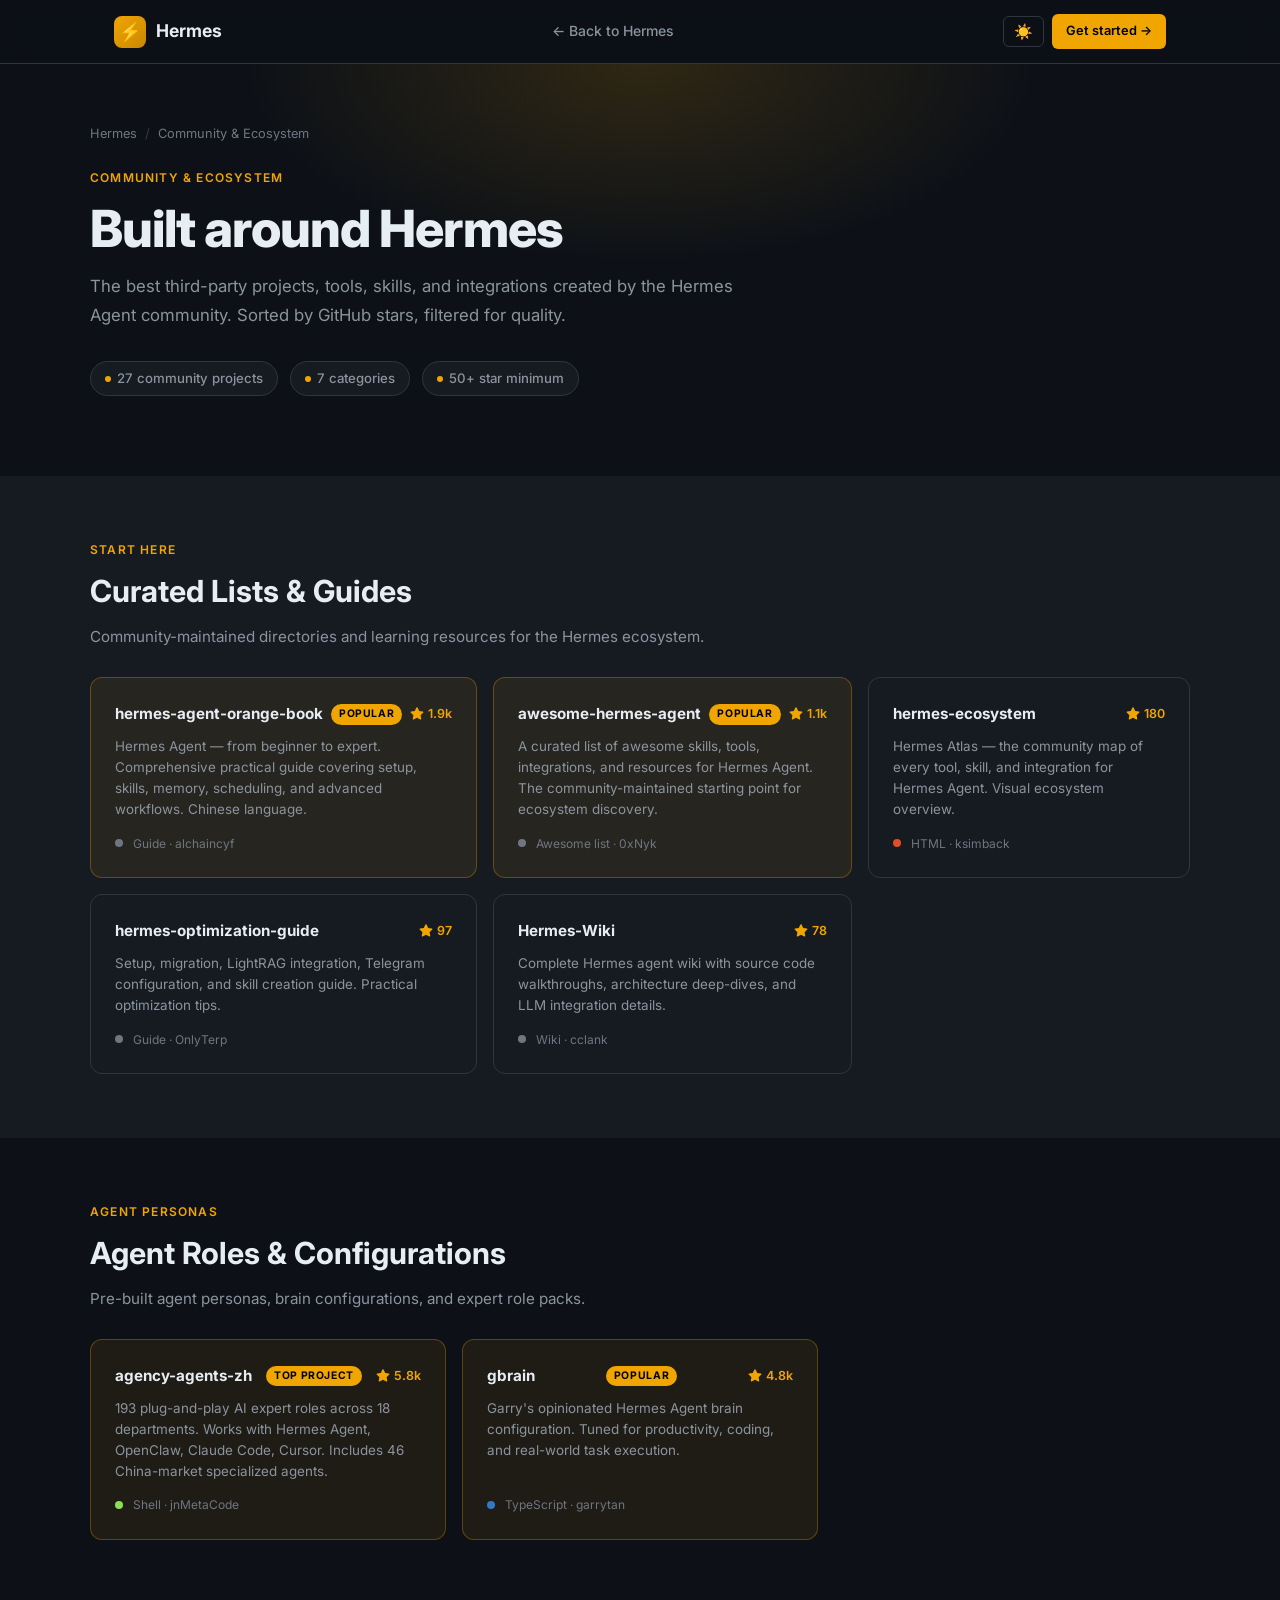
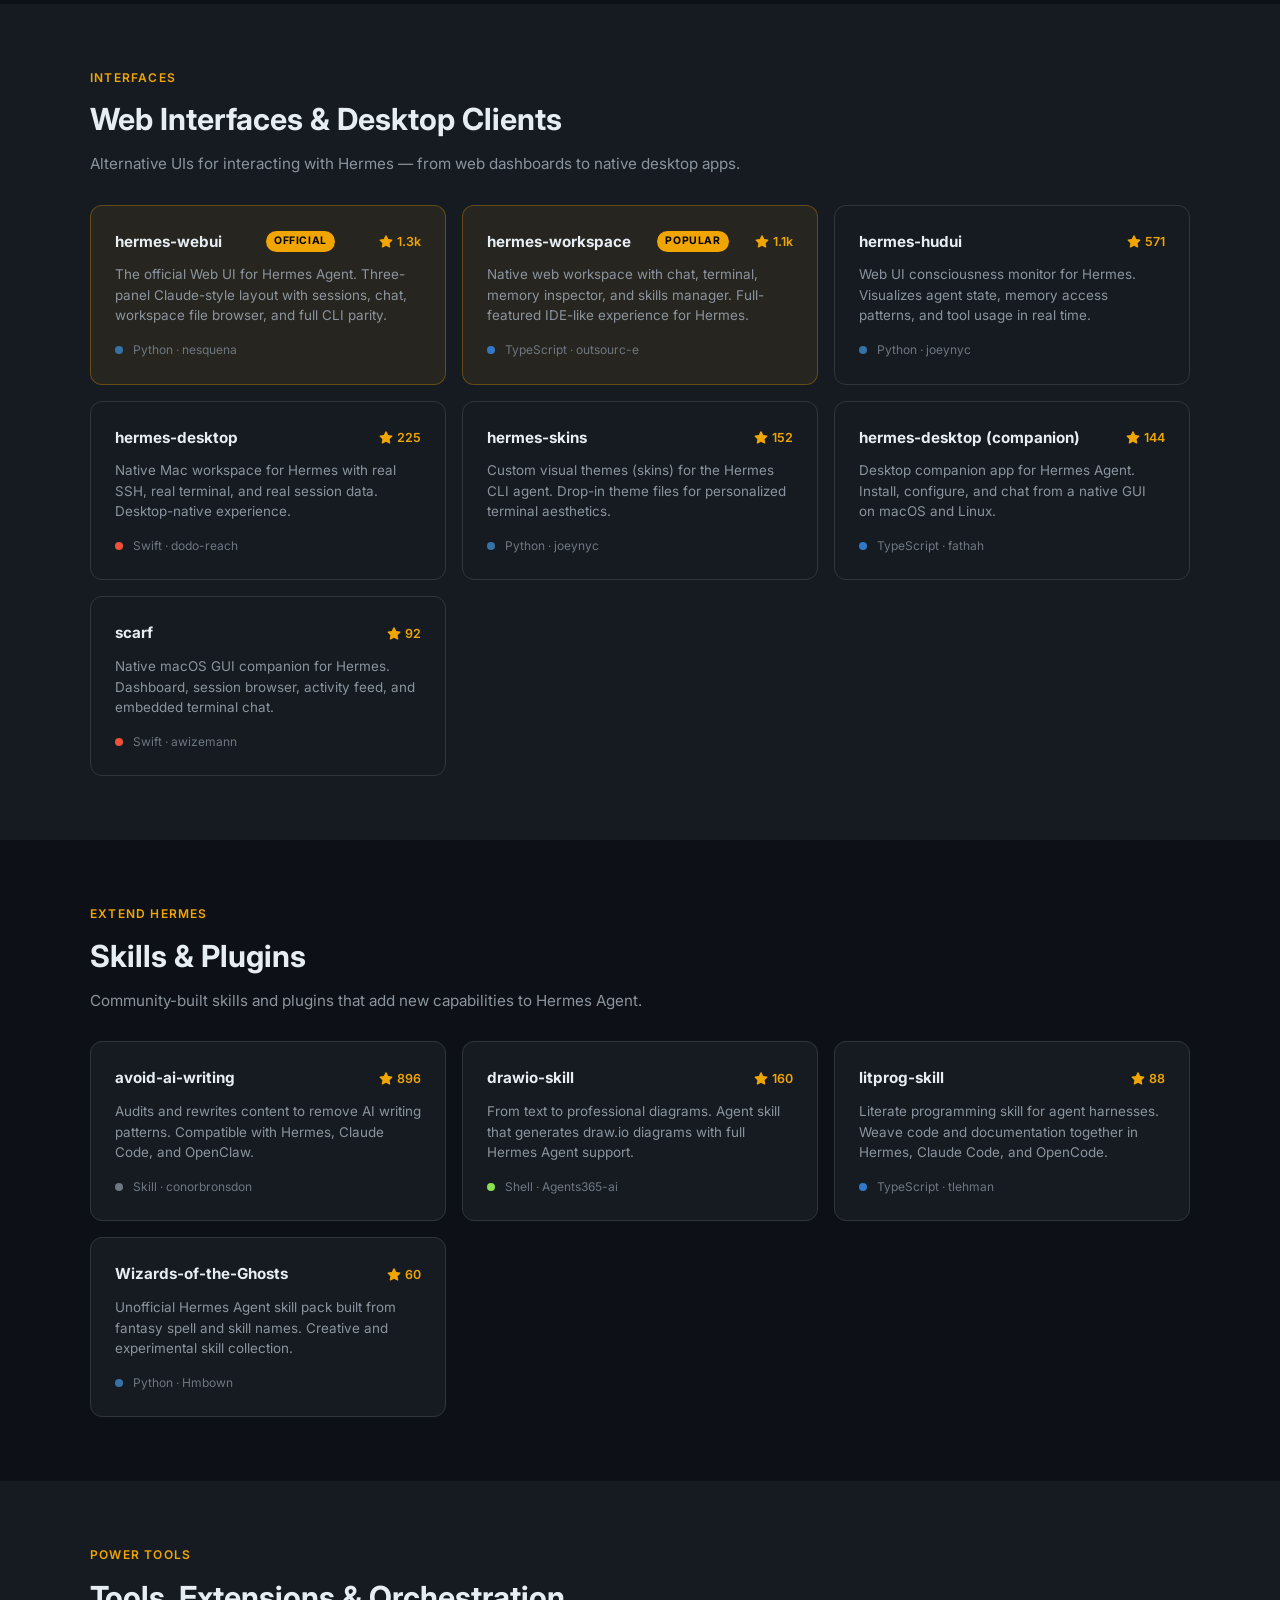
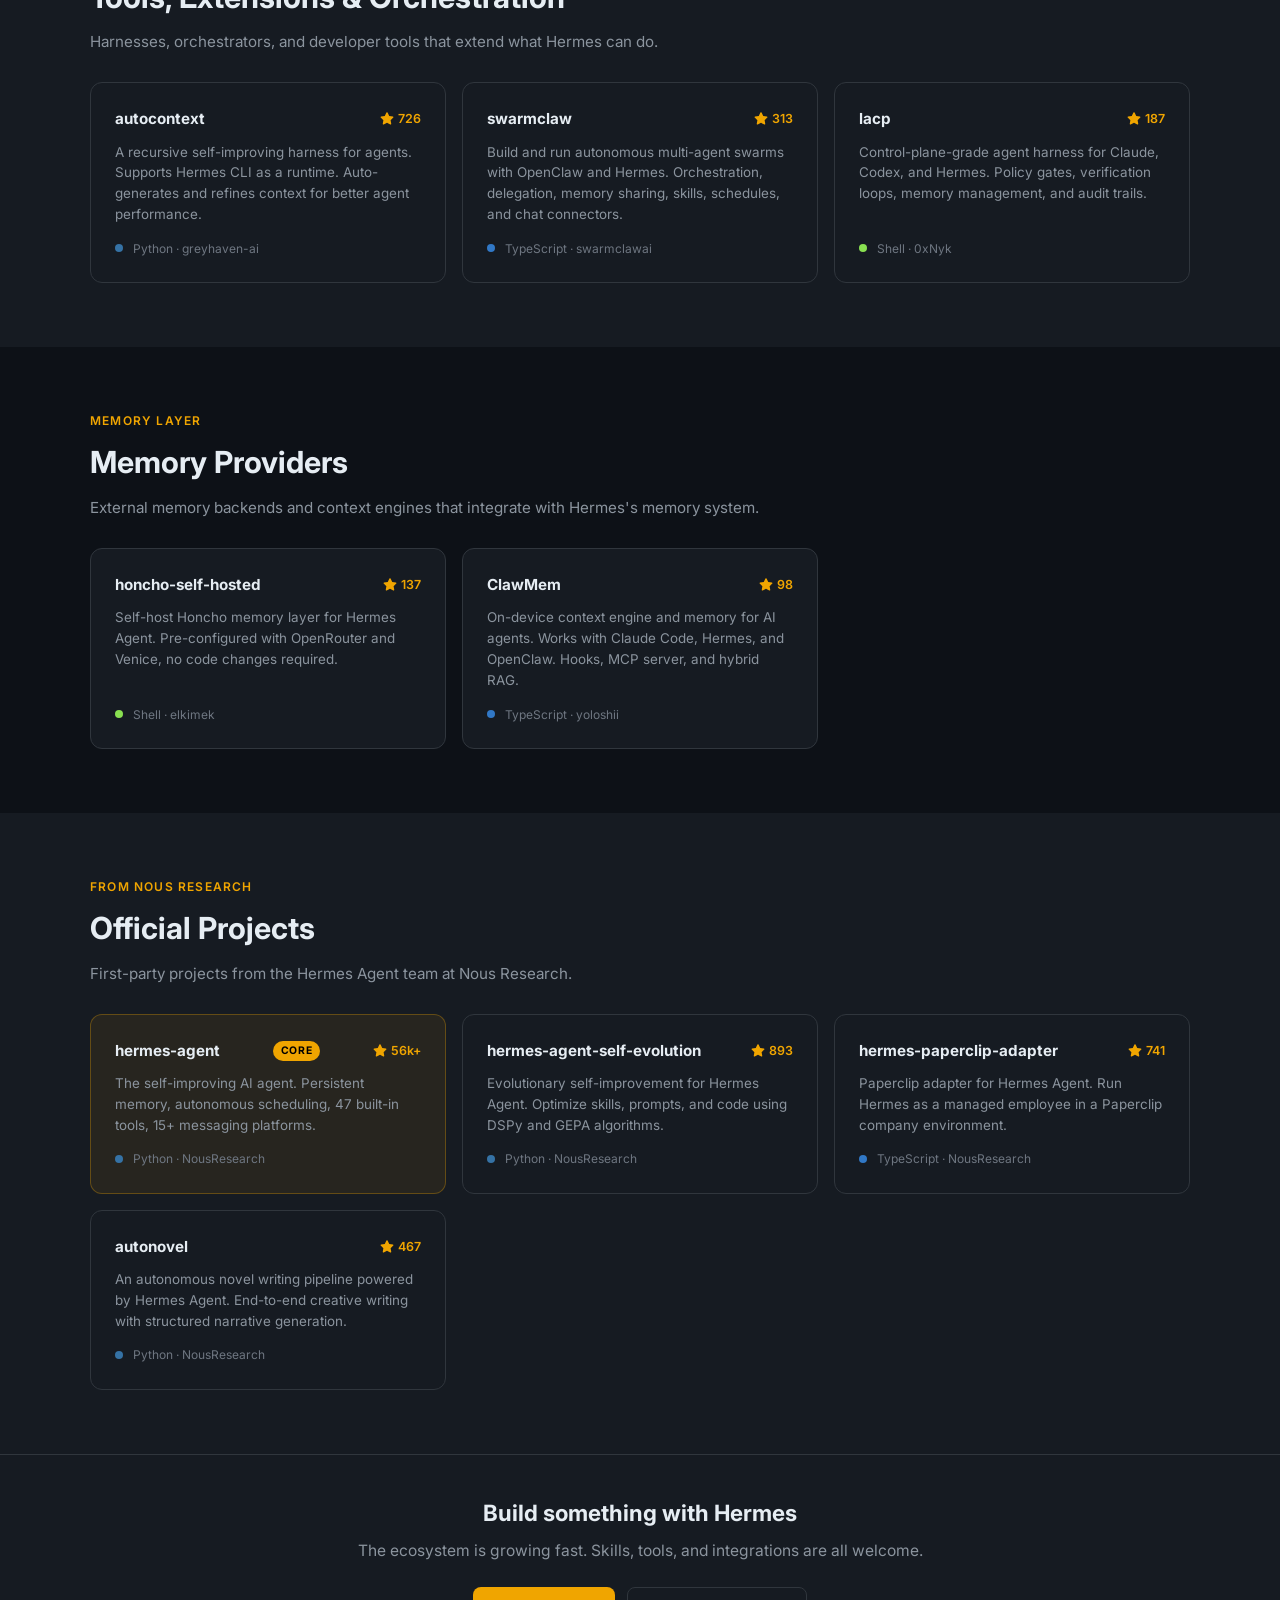
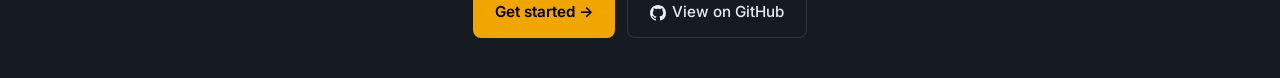
==== community/index.html @ 11d6904f "feat: add community ecosystem page with 27 third-party Hermes projects (#271) * feat: add community " ====
<!DOCTYPE html>
<html lang="en" data-theme="dark">
<head>
  <meta charset="UTF-8" />
  <meta name="viewport" content="width=device-width, initial-scale=1.0" />
  <title>Hermes Ecosystem — Community Projects &amp; Tools</title>
  <meta name="description" content="The best third-party projects, tools, skills, and integrations built around Hermes Agent by the open-source community." />
  <meta property="og:title" content="Hermes Ecosystem — Community Projects & Tools" />
  <meta property="og:description" content="The best third-party projects, tools, skills, and integrations built around Hermes Agent." />
  <meta property="og:type" content="website" />
  <link rel="icon" href="data:image/svg+xml,<svg xmlns='http://www.w3.org/2000/svg' viewBox='0 0 100 100'><text y='.9em' font-size='90'>⚡</text></svg>" />
  <link rel="preconnect" href="https://fonts.googleapis.com" />
  <link rel="preconnect" href="https://fonts.gstatic.com" crossorigin />
  <link href="https://fonts.googleapis.com/css2?family=Inter:wght@300;400;500;600;700;800&family=JetBrains+Mono:wght@400;500&display=swap" rel="stylesheet" />
  <style>
    :root {
      --bg-primary: #0d1117;
      --bg-secondary: #161b22;
      --bg-tertiary: #21262d;
      --bg-card: #161b22;
      --bg-card-hover: #1c2128;
      --border: #30363d;
      --border-hover: #484f58;
      --text-primary: #e6edf3;
      --text-secondary: #8b949e;
      --text-muted: #6e7681;
      --accent: #f0a500;
      --accent-dim: #c88800;
      --accent-glow: rgba(240,165,0,0.15);
      --accent-subtle: rgba(240,165,0,0.08);
      --green: #3fb950;
      --red: #f85149;
      --blue: #58a6ff;
      --purple: #bc8cff;
      --nav-height: 64px;
      --radius: 8px;
      --radius-lg: 12px;
      --shadow: 0 1px 3px rgba(0,0,0,0.4),0 4px 16px rgba(0,0,0,0.3);
    }
    [data-theme="light"] {
      --bg-primary: #ffffff;
      --bg-secondary: #f6f8fa;
      --bg-tertiary: #eaeef2;
      --bg-card: #ffffff;
      --bg-card-hover: #f6f8fa;
      --border: #d0d7de;
      --border-hover: #9198a1;
      --text-primary: #1f2328;
      --text-secondary: #656d76;
      --text-muted: #9198a1;
      --accent: #c07800;
      --accent-dim: #a06000;
      --accent-glow: rgba(192,120,0,0.12);
      --accent-subtle: rgba(192,120,0,0.06);
      --green: #1a7f37;
      --red: #cf222e;
      --blue: #0969da;
      --purple: #7c3aed;
      --shadow: 0 1px 3px rgba(0,0,0,0.1),0 4px 16px rgba(0,0,0,0.06);
    }
    *,*::before,*::after{box-sizing:border-box;margin:0;padding:0}
    html{scroll-behavior:smooth;font-size:16px;overflow-x:hidden}
    body{font-family:'Inter',-apple-system,BlinkMacSystemFont,'Segoe UI',sans-serif;background:var(--bg-primary);color:var(--text-primary);line-height:1.6;transition:background 0.2s,color 0.2s;-webkit-font-smoothing:antialiased}
    a{color:var(--accent);text-decoration:none;transition:color 0.15s}
    a:hover{color:var(--accent-dim)}
    ::-webkit-scrollbar{width:6px;height:6px}
    ::-webkit-scrollbar-track{background:var(--bg-secondary)}
    ::-webkit-scrollbar-thumb{background:var(--border);border-radius:3px}

    /* Nav */
    #nav{position:fixed;top:0;left:0;right:0;height:var(--nav-height);background:rgba(13,17,23,0.92);backdrop-filter:blur(12px);-webkit-backdrop-filter:blur(12px);border-bottom:1px solid var(--border);z-index:1000}
    [data-theme="light"] #nav{background:rgba(255,255,255,0.92)}
    .nav-inner{max-width:1100px;margin:0 auto;padding:0 24px;height:100%;display:flex;align-items:center;justify-content:space-between;gap:16px}
    .nav-logo{display:flex;align-items:center;gap:10px;font-weight:700;font-size:1.1rem;color:var(--text-primary);text-decoration:none;flex-shrink:0}
    .nav-logo-icon{width:32px;height:32px;background:linear-gradient(135deg,var(--accent),var(--accent-dim));border-radius:8px;display:flex;align-items:center;justify-content:center;font-size:18px;line-height:1}
    .nav-back{display:flex;align-items:center;gap:6px;color:var(--text-secondary);font-size:0.875rem;font-weight:500;padding:6px 12px;border-radius:6px;transition:color 0.15s,background 0.15s;text-decoration:none}
    .nav-back:hover{color:var(--text-primary);background:var(--bg-tertiary)}
    .btn-theme{background:none;border:1px solid var(--border);color:var(--text-secondary);cursor:pointer;padding:7px 10px;border-radius:6px;font-size:15px;line-height:1;transition:border-color 0.15s,color 0.15s,background 0.15s}
    .btn-theme:hover{border-color:var(--border-hover);color:var(--text-primary);background:var(--bg-tertiary)}
    .btn-cta{background:var(--accent);color:#000;font-size:0.8rem;font-weight:600;padding:7px 14px;border-radius:6px;border:none;cursor:pointer;text-decoration:none;display:inline-block;transition:background 0.15s,transform 0.1s;white-space:nowrap}
    .btn-cta:hover{background:var(--accent-dim);color:#000;transform:translateY(-1px)}

    /* Layout */
    main{padding-top:var(--nav-height)}
    .hero{padding:60px 24px 48px;background:var(--bg-primary);position:relative;overflow:hidden}
    .hero::before{content:'';position:absolute;top:-200px;left:50%;transform:translateX(-50%);width:800px;height:400px;background:radial-gradient(ellipse at center,var(--accent-glow) 0%,transparent 70%);pointer-events:none}
    .container{max-width:1100px;margin:0 auto;position:relative}
    .section{padding:64px 24px}
    .section-alt{background:var(--bg-secondary)}

    /* Breadcrumb */
    .breadcrumb{display:flex;align-items:center;gap:8px;font-size:0.8rem;color:var(--text-muted);margin-bottom:24px;flex-wrap:wrap}
    .breadcrumb a{color:var(--text-muted)}
    .breadcrumb a:hover{color:var(--accent)}
    .breadcrumb-sep{opacity:0.4}

    /* Hero content */
    .page-label{font-size:0.75rem;font-weight:600;letter-spacing:0.1em;text-transform:uppercase;color:var(--accent);margin-bottom:12px}
    .page-title{font-size:clamp(2rem,5vw,3.2rem);font-weight:800;line-height:1.1;letter-spacing:-0.02em;margin-bottom:16px}
    .page-sub{font-size:1.05rem;color:var(--text-secondary);max-width:680px;line-height:1.7;margin-bottom:32px}

    /* Stats bar */
    .stats-bar{display:flex;flex-wrap:wrap;gap:12px;margin-bottom:32px}
    .stat-pill{display:inline-flex;align-items:center;gap:6px;background:var(--bg-secondary);border:1px solid var(--border);color:var(--text-secondary);font-size:0.825rem;font-weight:500;padding:6px 14px;border-radius:100px}
    .stat-pill .dot{width:6px;height:6px;background:var(--accent);border-radius:50%;flex-shrink:0}

    /* Category sections */
    .cat-label{font-size:0.75rem;font-weight:600;letter-spacing:0.1em;text-transform:uppercase;color:var(--accent);margin-bottom:8px}
    .cat-title{font-size:clamp(1.4rem,3vw,1.9rem);font-weight:700;margin-bottom:8px;color:var(--text-primary)}
    .cat-desc{font-size:0.95rem;color:var(--text-secondary);max-width:680px;line-height:1.65;margin-bottom:28px}

    /* Project cards */
    .project-grid{display:grid;grid-template-columns:repeat(3,1fr);gap:16px;margin-bottom:0}
    .project-card{background:var(--bg-card);border:1px solid var(--border);border-radius:var(--radius-lg);padding:24px;display:flex;flex-direction:column;gap:10px;transition:border-color 0.2s,transform 0.15s,background 0.2s;text-decoration:none;color:inherit}
    .project-card:hover{border-color:var(--accent);transform:translateY(-3px);background:var(--bg-card-hover);color:inherit}
    .project-header{display:flex;align-items:center;justify-content:space-between;gap:8px}
    .project-name{font-size:0.95rem;font-weight:700;color:var(--text-primary);overflow:hidden;text-overflow:ellipsis;white-space:nowrap}
    .project-stars{display:inline-flex;align-items:center;gap:4px;font-size:0.78rem;font-weight:600;color:var(--accent);white-space:nowrap;flex-shrink:0}
    .project-stars svg{width:14px;height:14px;fill:var(--accent)}
    .project-desc{font-size:0.84rem;color:var(--text-secondary);line-height:1.55;flex:1}
    .project-meta{display:flex;align-items:center;gap:10px;font-size:0.75rem;color:var(--text-muted);margin-top:auto;padding-top:4px}
    .lang-dot{width:8px;height:8px;border-radius:50%;flex-shrink:0}
    .lang-python{background:#3572A5}
    .lang-ts{background:#3178c6}
    .lang-js{background:#f1e05a}
    .lang-swift{background:#F05138}
    .lang-shell{background:#89e051}
    .lang-html{background:#e34c26}
    .lang-go{background:#00ADD8}
    .lang-rust{background:#dea584}
    .lang-makefile{background:#427819}
    .lang-docs{background:var(--text-muted)}

    /* Featured card (wider) */
    .project-card.featured{border-color:rgba(240,165,0,0.3);background:var(--accent-subtle)}
    .project-card.featured:hover{border-color:var(--accent)}
    .featured-badge{font-size:0.65rem;font-weight:700;letter-spacing:0.06em;text-transform:uppercase;background:var(--accent);color:#000;padding:2px 8px;border-radius:100px;flex-shrink:0}

    /* CTA footer */
    .cta-strip{background:var(--bg-secondary);border-top:1px solid var(--border);padding:40px 24px;text-align:center}
    .cta-strip h2{font-size:1.4rem;font-weight:700;margin-bottom:8px}
    .cta-strip p{color:var(--text-secondary);margin-bottom:24px;font-size:0.975rem}
    .cta-btns{display:flex;gap:12px;justify-content:center;flex-wrap:wrap}
    .btn-primary{display:inline-flex;align-items:center;gap:6px;background:var(--accent);color:#000;font-weight:600;font-size:0.95rem;padding:12px 22px;border-radius:8px;transition:background 0.15s,transform 0.1s}
    .btn-primary:hover{background:var(--accent-dim);color:#000;transform:translateY(-1px)}
    .btn-secondary{display:inline-flex;align-items:center;gap:6px;background:var(--bg-card);border:1px solid var(--border);color:var(--text-primary);font-weight:500;font-size:0.95rem;padding:12px 22px;border-radius:8px;transition:border-color 0.15s,background 0.15s}
    .btn-secondary:hover{border-color:var(--border-hover);background:var(--bg-card-hover);color:var(--text-primary)}

    /* Responsive */
    @media(max-width:900px){.project-grid{grid-template-columns:repeat(2,1fr)}}
    @media(max-width:640px){
      .project-grid{grid-template-columns:1fr}
      .nav-back span{display:none}
      .btn-cta{display:none}
      .nav-inner{gap:8px}
      .hero{padding:48px 16px 36px}
      .section{padding:48px 16px}
    }
  </style>
</head>
<body>

<nav id="nav">
  <div class="nav-inner">
    <a href="../index.html" class="nav-logo">
      <div class="nav-logo-icon">&#9889;</div>
      Hermes
    </a>
    <a href="../index.html#resources" class="nav-back"><span>&larr; Back to Hermes</span></a>
    <div style="display:flex;align-items:center;gap:8px;flex-shrink:0">
      <button class="btn-theme" id="theme-toggle" aria-label="Toggle theme">🌙</button>
      <a href="https://hermes-agent.nousresearch.com/docs/getting-started/installation" class="btn-cta" target="_blank" rel="noopener">Get started &rarr;</a>
    </div>
  </div>
</nav>

<main>
  <div class="hero">
    <div class="container">
      <nav class="breadcrumb" aria-label="Breadcrumb">
        <a href="../index.html">Hermes</a>
        <span class="breadcrumb-sep">/</span>
        <span>Community &amp; Ecosystem</span>
      </nav>

      <div class="page-label">Community &amp; Ecosystem</div>
      <h1 class="page-title">Built around Hermes</h1>
      <p class="page-sub">The best third-party projects, tools, skills, and integrations created by the Hermes Agent community. Sorted by GitHub stars, filtered for quality.</p>

      <div class="stats-bar">
        <span class="stat-pill"><span class="dot"></span>27 community projects</span>
        <span class="stat-pill"><span class="dot"></span>7 categories</span>
        <span class="stat-pill"><span class="dot"></span>50+ star minimum</span>
      </div>
    </div>
  </div>

  <!-- ===== CURATED LISTS & GUIDES ===== -->
  <div class="section section-alt">
    <div class="container">
      <p class="cat-label">Start here</p>
      <h2 class="cat-title">Curated Lists &amp; Guides</h2>
      <p class="cat-desc">Community-maintained directories and learning resources for the Hermes ecosystem.</p>
      <div class="project-grid">

        <a href="https://github.com/alchaincyf/hermes-agent-orange-book" target="_blank" rel="noopener" class="project-card featured">
          <div class="project-header">
            <div class="project-name">hermes-agent-orange-book</div>
            <span class="featured-badge">Popular</span>
            <span class="project-stars"><svg viewBox="0 0 16 16"><path d="M8 .25a.75.75 0 0 1 .673.418l1.882 3.815 4.21.612a.75.75 0 0 1 .416 1.279l-3.046 2.97.719 4.192a.75.75 0 0 1-1.088.791L8 12.347l-3.766 1.98a.75.75 0 0 1-1.088-.79l.72-4.194L.818 6.374a.75.75 0 0 1 .416-1.28l4.21-.611L7.327.668A.75.75 0 0 1 8 .25z"/></svg>1.9k</span>
          </div>
          <div class="project-desc">Hermes Agent &mdash; from beginner to expert. Comprehensive practical guide covering setup, skills, memory, scheduling, and advanced workflows. Chinese language.</div>
          <div class="project-meta"><span class="lang-dot lang-docs"></span> Guide &middot; alchaincyf</div>
        </a>

        <a href="https://github.com/0xNyk/awesome-hermes-agent" target="_blank" rel="noopener" class="project-card featured">
          <div class="project-header">
            <div class="project-name">awesome-hermes-agent</div>
            <span class="featured-badge">Popular</span>
            <span class="project-stars"><svg viewBox="0 0 16 16"><path d="M8 .25a.75.75 0 0 1 .673.418l1.882 3.815 4.21.612a.75.75 0 0 1 .416 1.279l-3.046 2.97.719 4.192a.75.75 0 0 1-1.088.791L8 12.347l-3.766 1.98a.75.75 0 0 1-1.088-.79l.72-4.194L.818 6.374a.75.75 0 0 1 .416-1.28l4.21-.611L7.327.668A.75.75 0 0 1 8 .25z"/></svg>1.1k</span>
          </div>
          <div class="project-desc">A curated list of awesome skills, tools, integrations, and resources for Hermes Agent. The community-maintained starting point for ecosystem discovery.</div>
          <div class="project-meta"><span class="lang-dot lang-docs"></span> Awesome list &middot; 0xNyk</div>
        </a>

        <a href="https://github.com/ksimback/hermes-ecosystem" target="_blank" rel="noopener" class="project-card">
          <div class="project-header">
            <div class="project-name">hermes-ecosystem</div>
            <span class="project-stars"><svg viewBox="0 0 16 16"><path d="M8 .25a.75.75 0 0 1 .673.418l1.882 3.815 4.21.612a.75.75 0 0 1 .416 1.279l-3.046 2.97.719 4.192a.75.75 0 0 1-1.088.791L8 12.347l-3.766 1.98a.75.75 0 0 1-1.088-.79l.72-4.194L.818 6.374a.75.75 0 0 1 .416-1.28l4.21-.611L7.327.668A.75.75 0 0 1 8 .25z"/></svg>180</span>
          </div>
          <div class="project-desc">Hermes Atlas &mdash; the community map of every tool, skill, and integration for Hermes Agent. Visual ecosystem overview.</div>
          <div class="project-meta"><span class="lang-dot lang-html"></span> HTML &middot; ksimback</div>
        </a>

        <a href="https://github.com/OnlyTerp/hermes-optimization-guide" target="_blank" rel="noopener" class="project-card">
          <div class="project-header">
            <div class="project-name">hermes-optimization-guide</div>
            <span class="project-stars"><svg viewBox="0 0 16 16"><path d="M8 .25a.75.75 0 0 1 .673.418l1.882 3.815 4.21.612a.75.75 0 0 1 .416 1.279l-3.046 2.97.719 4.192a.75.75 0 0 1-1.088.791L8 12.347l-3.766 1.98a.75.75 0 0 1-1.088-.79l.72-4.194L.818 6.374a.75.75 0 0 1 .416-1.28l4.21-.611L7.327.668A.75.75 0 0 1 8 .25z"/></svg>97</span>
          </div>
          <div class="project-desc">Setup, migration, LightRAG integration, Telegram configuration, and skill creation guide. Practical optimization tips.</div>
          <div class="project-meta"><span class="lang-dot lang-docs"></span> Guide &middot; OnlyTerp</div>
        </a>

        <a href="https://github.com/cclank/Hermes-Wiki" target="_blank" rel="noopener" class="project-card">
          <div class="project-header">
            <div class="project-name">Hermes-Wiki</div>
            <span class="project-stars"><svg viewBox="0 0 16 16"><path d="M8 .25a.75.75 0 0 1 .673.418l1.882 3.815 4.21.612a.75.75 0 0 1 .416 1.279l-3.046 2.97.719 4.192a.75.75 0 0 1-1.088.791L8 12.347l-3.766 1.98a.75.75 0 0 1-1.088-.79l.72-4.194L.818 6.374a.75.75 0 0 1 .416-1.28l4.21-.611L7.327.668A.75.75 0 0 1 8 .25z"/></svg>78</span>
          </div>
          <div class="project-desc">Complete Hermes agent wiki with source code walkthroughs, architecture deep-dives, and LLM integration details.</div>
          <div class="project-meta"><span class="lang-dot lang-docs"></span> Wiki &middot; cclank</div>
        </a>

      </div>
    </div>
  </div>

  <!-- ===== AGENT ROLES & CONFIGS ===== -->
  <div class="section">
    <div class="container">
      <p class="cat-label">Agent personas</p>
      <h2 class="cat-title">Agent Roles &amp; Configurations</h2>
      <p class="cat-desc">Pre-built agent personas, brain configurations, and expert role packs.</p>
      <div class="project-grid">

        <a href="https://github.com/jnMetaCode/agency-agents-zh" target="_blank" rel="noopener" class="project-card featured">
          <div class="project-header">
            <div class="project-name">agency-agents-zh</div>
            <span class="featured-badge">Top project</span>
            <span class="project-stars"><svg viewBox="0 0 16 16"><path d="M8 .25a.75.75 0 0 1 .673.418l1.882 3.815 4.21.612a.75.75 0 0 1 .416 1.279l-3.046 2.97.719 4.192a.75.75 0 0 1-1.088.791L8 12.347l-3.766 1.98a.75.75 0 0 1-1.088-.79l.72-4.194L.818 6.374a.75.75 0 0 1 .416-1.28l4.21-.611L7.327.668A.75.75 0 0 1 8 .25z"/></svg>5.8k</span>
          </div>
          <div class="project-desc">193 plug-and-play AI expert roles across 18 departments. Works with Hermes Agent, OpenClaw, Claude Code, Cursor. Includes 46 China-market specialized agents.</div>
          <div class="project-meta"><span class="lang-dot lang-shell"></span> Shell &middot; jnMetaCode</div>
        </a>

        <a href="https://github.com/garrytan/gbrain" target="_blank" rel="noopener" class="project-card featured">
          <div class="project-header">
            <div class="project-name">gbrain</div>
            <span class="featured-badge">Popular</span>
            <span class="project-stars"><svg viewBox="0 0 16 16"><path d="M8 .25a.75.75 0 0 1 .673.418l1.882 3.815 4.21.612a.75.75 0 0 1 .416 1.279l-3.046 2.97.719 4.192a.75.75 0 0 1-1.088.791L8 12.347l-3.766 1.98a.75.75 0 0 1-1.088-.79l.72-4.194L.818 6.374a.75.75 0 0 1 .416-1.28l4.21-.611L7.327.668A.75.75 0 0 1 8 .25z"/></svg>4.8k</span>
          </div>
          <div class="project-desc">Garry's opinionated Hermes Agent brain configuration. Tuned for productivity, coding, and real-world task execution.</div>
          <div class="project-meta"><span class="lang-dot lang-ts"></span> TypeScript &middot; garrytan</div>
        </a>

      </div>
    </div>
  </div>

  <!-- ===== WEB INTERFACES & DESKTOP ===== -->
  <div class="section section-alt">
    <div class="container">
      <p class="cat-label">Interfaces</p>
      <h2 class="cat-title">Web Interfaces &amp; Desktop Clients</h2>
      <p class="cat-desc">Alternative UIs for interacting with Hermes &mdash; from web dashboards to native desktop apps.</p>
      <div class="project-grid">

        <a href="https://github.com/nesquena/hermes-webui" target="_blank" rel="noopener" class="project-card featured">
          <div class="project-header">
            <div class="project-name">hermes-webui</div>
            <span class="featured-badge">Official</span>
            <span class="project-stars"><svg viewBox="0 0 16 16"><path d="M8 .25a.75.75 0 0 1 .673.418l1.882 3.815 4.21.612a.75.75 0 0 1 .416 1.279l-3.046 2.97.719 4.192a.75.75 0 0 1-1.088.791L8 12.347l-3.766 1.98a.75.75 0 0 1-1.088-.79l.72-4.194L.818 6.374a.75.75 0 0 1 .416-1.28l4.21-.611L7.327.668A.75.75 0 0 1 8 .25z"/></svg>1.3k</span>
          </div>
          <div class="project-desc">The official Web UI for Hermes Agent. Three-panel Claude-style layout with sessions, chat, workspace file browser, and full CLI parity.</div>
          <div class="project-meta"><span class="lang-dot lang-python"></span> Python &middot; nesquena</div>
        </a>

        <a href="https://github.com/outsourc-e/hermes-workspace" target="_blank" rel="noopener" class="project-card featured">
          <div class="project-header">
            <div class="project-name">hermes-workspace</div>
            <span class="featured-badge">Popular</span>
            <span class="project-stars"><svg viewBox="0 0 16 16"><path d="M8 .25a.75.75 0 0 1 .673.418l1.882 3.815 4.21.612a.75.75 0 0 1 .416 1.279l-3.046 2.97.719 4.192a.75.75 0 0 1-1.088.791L8 12.347l-3.766 1.98a.75.75 0 0 1-1.088-.79l.72-4.194L.818 6.374a.75.75 0 0 1 .416-1.28l4.21-.611L7.327.668A.75.75 0 0 1 8 .25z"/></svg>1.1k</span>
          </div>
          <div class="project-desc">Native web workspace with chat, terminal, memory inspector, and skills manager. Full-featured IDE-like experience for Hermes.</div>
          <div class="project-meta"><span class="lang-dot lang-ts"></span> TypeScript &middot; outsourc-e</div>
        </a>

        <a href="https://github.com/joeynyc/hermes-hudui" target="_blank" rel="noopener" class="project-card">
          <div class="project-header">
            <div class="project-name">hermes-hudui</div>
            <span class="project-stars"><svg viewBox="0 0 16 16"><path d="M8 .25a.75.75 0 0 1 .673.418l1.882 3.815 4.21.612a.75.75 0 0 1 .416 1.279l-3.046 2.97.719 4.192a.75.75 0 0 1-1.088.791L8 12.347l-3.766 1.98a.75.75 0 0 1-1.088-.79l.72-4.194L.818 6.374a.75.75 0 0 1 .416-1.28l4.21-.611L7.327.668A.75.75 0 0 1 8 .25z"/></svg>571</span>
          </div>
          <div class="project-desc">Web UI consciousness monitor for Hermes. Visualizes agent state, memory access patterns, and tool usage in real time.</div>
          <div class="project-meta"><span class="lang-dot lang-python"></span> Python &middot; joeynyc</div>
        </a>

        <a href="https://github.com/dodo-reach/hermes-desktop" target="_blank" rel="noopener" class="project-card">
          <div class="project-header">
            <div class="project-name">hermes-desktop</div>
            <span class="project-stars"><svg viewBox="0 0 16 16"><path d="M8 .25a.75.75 0 0 1 .673.418l1.882 3.815 4.21.612a.75.75 0 0 1 .416 1.279l-3.046 2.97.719 4.192a.75.75 0 0 1-1.088.791L8 12.347l-3.766 1.98a.75.75 0 0 1-1.088-.79l.72-4.194L.818 6.374a.75.75 0 0 1 .416-1.28l4.21-.611L7.327.668A.75.75 0 0 1 8 .25z"/></svg>225</span>
          </div>
          <div class="project-desc">Native Mac workspace for Hermes with real SSH, real terminal, and real session data. Desktop-native experience.</div>
          <div class="project-meta"><span class="lang-dot lang-swift"></span> Swift &middot; dodo-reach</div>
        </a>

        <a href="https://github.com/joeynyc/hermes-skins" target="_blank" rel="noopener" class="project-card">
          <div class="project-header">
            <div class="project-name">hermes-skins</div>
            <span class="project-stars"><svg viewBox="0 0 16 16"><path d="M8 .25a.75.75 0 0 1 .673.418l1.882 3.815 4.21.612a.75.75 0 0 1 .416 1.279l-3.046 2.97.719 4.192a.75.75 0 0 1-1.088.791L8 12.347l-3.766 1.98a.75.75 0 0 1-1.088-.79l.72-4.194L.818 6.374a.75.75 0 0 1 .416-1.28l4.21-.611L7.327.668A.75.75 0 0 1 8 .25z"/></svg>152</span>
          </div>
          <div class="project-desc">Custom visual themes (skins) for the Hermes CLI agent. Drop-in theme files for personalized terminal aesthetics.</div>
          <div class="project-meta"><span class="lang-dot lang-python"></span> Python &middot; joeynyc</div>
        </a>

        <a href="https://github.com/fathah/hermes-desktop" target="_blank" rel="noopener" class="project-card">
          <div class="project-header">
            <div class="project-name">hermes-desktop (companion)</div>
            <span class="project-stars"><svg viewBox="0 0 16 16"><path d="M8 .25a.75.75 0 0 1 .673.418l1.882 3.815 4.21.612a.75.75 0 0 1 .416 1.279l-3.046 2.97.719 4.192a.75.75 0 0 1-1.088.791L8 12.347l-3.766 1.98a.75.75 0 0 1-1.088-.79l.72-4.194L.818 6.374a.75.75 0 0 1 .416-1.28l4.21-.611L7.327.668A.75.75 0 0 1 8 .25z"/></svg>144</span>
          </div>
          <div class="project-desc">Desktop companion app for Hermes Agent. Install, configure, and chat from a native GUI on macOS and Linux.</div>
          <div class="project-meta"><span class="lang-dot lang-ts"></span> TypeScript &middot; fathah</div>
        </a>

        <a href="https://github.com/awizemann/scarf" target="_blank" rel="noopener" class="project-card">
          <div class="project-header">
            <div class="project-name">scarf</div>
            <span class="project-stars"><svg viewBox="0 0 16 16"><path d="M8 .25a.75.75 0 0 1 .673.418l1.882 3.815 4.21.612a.75.75 0 0 1 .416 1.279l-3.046 2.97.719 4.192a.75.75 0 0 1-1.088.791L8 12.347l-3.766 1.98a.75.75 0 0 1-1.088-.79l.72-4.194L.818 6.374a.75.75 0 0 1 .416-1.28l4.21-.611L7.327.668A.75.75 0 0 1 8 .25z"/></svg>92</span>
          </div>
          <div class="project-desc">Native macOS GUI companion for Hermes. Dashboard, session browser, activity feed, and embedded terminal chat.</div>
          <div class="project-meta"><span class="lang-dot lang-swift"></span> Swift &middot; awizemann</div>
        </a>

      </div>
    </div>
  </div>

  <!-- ===== SKILLS & PLUGINS ===== -->
  <div class="section">
    <div class="container">
      <p class="cat-label">Extend Hermes</p>
      <h2 class="cat-title">Skills &amp; Plugins</h2>
      <p class="cat-desc">Community-built skills and plugins that add new capabilities to Hermes Agent.</p>
      <div class="project-grid">

        <a href="https://github.com/conorbronsdon/avoid-ai-writing" target="_blank" rel="noopener" class="project-card">
          <div class="project-header">
            <div class="project-name">avoid-ai-writing</div>
            <span class="project-stars"><svg viewBox="0 0 16 16"><path d="M8 .25a.75.75 0 0 1 .673.418l1.882 3.815 4.21.612a.75.75 0 0 1 .416 1.279l-3.046 2.97.719 4.192a.75.75 0 0 1-1.088.791L8 12.347l-3.766 1.98a.75.75 0 0 1-1.088-.79l.72-4.194L.818 6.374a.75.75 0 0 1 .416-1.28l4.21-.611L7.327.668A.75.75 0 0 1 8 .25z"/></svg>896</span>
          </div>
          <div class="project-desc">Audits and rewrites content to remove AI writing patterns. Compatible with Hermes, Claude Code, and OpenClaw.</div>
          <div class="project-meta"><span class="lang-dot lang-docs"></span> Skill &middot; conorbronsdon</div>
        </a>

        <a href="https://github.com/Agents365-ai/drawio-skill" target="_blank" rel="noopener" class="project-card">
          <div class="project-header">
            <div class="project-name">drawio-skill</div>
            <span class="project-stars"><svg viewBox="0 0 16 16"><path d="M8 .25a.75.75 0 0 1 .673.418l1.882 3.815 4.21.612a.75.75 0 0 1 .416 1.279l-3.046 2.97.719 4.192a.75.75 0 0 1-1.088.791L8 12.347l-3.766 1.98a.75.75 0 0 1-1.088-.79l.72-4.194L.818 6.374a.75.75 0 0 1 .416-1.28l4.21-.611L7.327.668A.75.75 0 0 1 8 .25z"/></svg>160</span>
          </div>
          <div class="project-desc">From text to professional diagrams. Agent skill that generates draw.io diagrams with full Hermes Agent support.</div>
          <div class="project-meta"><span class="lang-dot lang-shell"></span> Shell &middot; Agents365-ai</div>
        </a>

        <a href="https://github.com/tlehman/litprog-skill" target="_blank" rel="noopener" class="project-card">
          <div class="project-header">
            <div class="project-name">litprog-skill</div>
            <span class="project-stars"><svg viewBox="0 0 16 16"><path d="M8 .25a.75.75 0 0 1 .673.418l1.882 3.815 4.21.612a.75.75 0 0 1 .416 1.279l-3.046 2.97.719 4.192a.75.75 0 0 1-1.088.791L8 12.347l-3.766 1.98a.75.75 0 0 1-1.088-.79l.72-4.194L.818 6.374a.75.75 0 0 1 .416-1.28l4.21-.611L7.327.668A.75.75 0 0 1 8 .25z"/></svg>88</span>
          </div>
          <div class="project-desc">Literate programming skill for agent harnesses. Weave code and documentation together in Hermes, Claude Code, and OpenCode.</div>
          <div class="project-meta"><span class="lang-dot lang-ts"></span> TypeScript &middot; tlehman</div>
        </a>

        <a href="https://github.com/Hmbown/Wizards-of-the-Ghosts" target="_blank" rel="noopener" class="project-card">
          <div class="project-header">
            <div class="project-name">Wizards-of-the-Ghosts</div>
            <span class="project-stars"><svg viewBox="0 0 16 16"><path d="M8 .25a.75.75 0 0 1 .673.418l1.882 3.815 4.21.612a.75.75 0 0 1 .416 1.279l-3.046 2.97.719 4.192a.75.75 0 0 1-1.088.791L8 12.347l-3.766 1.98a.75.75 0 0 1-1.088-.79l.72-4.194L.818 6.374a.75.75 0 0 1 .416-1.28l4.21-.611L7.327.668A.75.75 0 0 1 8 .25z"/></svg>60</span>
          </div>
          <div class="project-desc">Unofficial Hermes Agent skill pack built from fantasy spell and skill names. Creative and experimental skill collection.</div>
          <div class="project-meta"><span class="lang-dot lang-python"></span> Python &middot; Hmbown</div>
        </a>

      </div>
    </div>
  </div>

  <!-- ===== TOOLS & EXTENSIONS ===== -->
  <div class="section section-alt">
    <div class="container">
      <p class="cat-label">Power tools</p>
      <h2 class="cat-title">Tools, Extensions &amp; Orchestration</h2>
      <p class="cat-desc">Harnesses, orchestrators, and developer tools that extend what Hermes can do.</p>
      <div class="project-grid">

        <a href="https://github.com/greyhaven-ai/autocontext" target="_blank" rel="noopener" class="project-card">
          <div class="project-header">
            <div class="project-name">autocontext</div>
            <span class="project-stars"><svg viewBox="0 0 16 16"><path d="M8 .25a.75.75 0 0 1 .673.418l1.882 3.815 4.21.612a.75.75 0 0 1 .416 1.279l-3.046 2.97.719 4.192a.75.75 0 0 1-1.088.791L8 12.347l-3.766 1.98a.75.75 0 0 1-1.088-.79l.72-4.194L.818 6.374a.75.75 0 0 1 .416-1.28l4.21-.611L7.327.668A.75.75 0 0 1 8 .25z"/></svg>726</span>
          </div>
          <div class="project-desc">A recursive self-improving harness for agents. Supports Hermes CLI as a runtime. Auto-generates and refines context for better agent performance.</div>
          <div class="project-meta"><span class="lang-dot lang-python"></span> Python &middot; greyhaven-ai</div>
        </a>

        <a href="https://github.com/swarmclawai/swarmclaw" target="_blank" rel="noopener" class="project-card">
          <div class="project-header">
            <div class="project-name">swarmclaw</div>
            <span class="project-stars"><svg viewBox="0 0 16 16"><path d="M8 .25a.75.75 0 0 1 .673.418l1.882 3.815 4.21.612a.75.75 0 0 1 .416 1.279l-3.046 2.97.719 4.192a.75.75 0 0 1-1.088.791L8 12.347l-3.766 1.98a.75.75 0 0 1-1.088-.79l.72-4.194L.818 6.374a.75.75 0 0 1 .416-1.28l4.21-.611L7.327.668A.75.75 0 0 1 8 .25z"/></svg>313</span>
          </div>
          <div class="project-desc">Build and run autonomous multi-agent swarms with OpenClaw and Hermes. Orchestration, delegation, memory sharing, skills, schedules, and chat connectors.</div>
          <div class="project-meta"><span class="lang-dot lang-ts"></span> TypeScript &middot; swarmclawai</div>
        </a>

        <a href="https://github.com/0xNyk/lacp" target="_blank" rel="noopener" class="project-card">
          <div class="project-header">
            <div class="project-name">lacp</div>
            <span class="project-stars"><svg viewBox="0 0 16 16"><path d="M8 .25a.75.75 0 0 1 .673.418l1.882 3.815 4.21.612a.75.75 0 0 1 .416 1.279l-3.046 2.97.719 4.192a.75.75 0 0 1-1.088.791L8 12.347l-3.766 1.98a.75.75 0 0 1-1.088-.79l.72-4.194L.818 6.374a.75.75 0 0 1 .416-1.28l4.21-.611L7.327.668A.75.75 0 0 1 8 .25z"/></svg>187</span>
          </div>
          <div class="project-desc">Control-plane-grade agent harness for Claude, Codex, and Hermes. Policy gates, verification loops, memory management, and audit trails.</div>
          <div class="project-meta"><span class="lang-dot lang-shell"></span> Shell &middot; 0xNyk</div>
        </a>

      </div>
    </div>
  </div>

  <!-- ===== MEMORY PROVIDERS ===== -->
  <div class="section">
    <div class="container">
      <p class="cat-label">Memory layer</p>
      <h2 class="cat-title">Memory Providers</h2>
      <p class="cat-desc">External memory backends and context engines that integrate with Hermes's memory system.</p>
      <div class="project-grid">

        <a href="https://github.com/elkimek/honcho-self-hosted" target="_blank" rel="noopener" class="project-card">
          <div class="project-header">
            <div class="project-name">honcho-self-hosted</div>
            <span class="project-stars"><svg viewBox="0 0 16 16"><path d="M8 .25a.75.75 0 0 1 .673.418l1.882 3.815 4.21.612a.75.75 0 0 1 .416 1.279l-3.046 2.97.719 4.192a.75.75 0 0 1-1.088.791L8 12.347l-3.766 1.98a.75.75 0 0 1-1.088-.79l.72-4.194L.818 6.374a.75.75 0 0 1 .416-1.28l4.21-.611L7.327.668A.75.75 0 0 1 8 .25z"/></svg>137</span>
          </div>
          <div class="project-desc">Self-host Honcho memory layer for Hermes Agent. Pre-configured with OpenRouter and Venice, no code changes required.</div>
          <div class="project-meta"><span class="lang-dot lang-shell"></span> Shell &middot; elkimek</div>
        </a>

        <a href="https://github.com/yoloshii/ClawMem" target="_blank" rel="noopener" class="project-card">
          <div class="project-header">
            <div class="project-name">ClawMem</div>
            <span class="project-stars"><svg viewBox="0 0 16 16"><path d="M8 .25a.75.75 0 0 1 .673.418l1.882 3.815 4.21.612a.75.75 0 0 1 .416 1.279l-3.046 2.97.719 4.192a.75.75 0 0 1-1.088.791L8 12.347l-3.766 1.98a.75.75 0 0 1-1.088-.79l.72-4.194L.818 6.374a.75.75 0 0 1 .416-1.28l4.21-.611L7.327.668A.75.75 0 0 1 8 .25z"/></svg>98</span>
          </div>
          <div class="project-desc">On-device context engine and memory for AI agents. Works with Claude Code, Hermes, and OpenClaw. Hooks, MCP server, and hybrid RAG.</div>
          <div class="project-meta"><span class="lang-dot lang-ts"></span> TypeScript &middot; yoloshii</div>
        </a>

      </div>
    </div>
  </div>

  <!-- ===== OFFICIAL NOUS RESEARCH ===== -->
  <div class="section section-alt">
    <div class="container">
      <p class="cat-label">From Nous Research</p>
      <h2 class="cat-title">Official Projects</h2>
      <p class="cat-desc">First-party projects from the Hermes Agent team at Nous Research.</p>
      <div class="project-grid">

        <a href="https://github.com/NousResearch/hermes-agent" target="_blank" rel="noopener" class="project-card featured">
          <div class="project-header">
            <div class="project-name">hermes-agent</div>
            <span class="featured-badge">Core</span>
            <span class="project-stars"><svg viewBox="0 0 16 16"><path d="M8 .25a.75.75 0 0 1 .673.418l1.882 3.815 4.21.612a.75.75 0 0 1 .416 1.279l-3.046 2.97.719 4.192a.75.75 0 0 1-1.088.791L8 12.347l-3.766 1.98a.75.75 0 0 1-1.088-.79l.72-4.194L.818 6.374a.75.75 0 0 1 .416-1.28l4.21-.611L7.327.668A.75.75 0 0 1 8 .25z"/></svg>56k+</span>
          </div>
          <div class="project-desc">The self-improving AI agent. Persistent memory, autonomous scheduling, 47 built-in tools, 15+ messaging platforms.</div>
          <div class="project-meta"><span class="lang-dot lang-python"></span> Python &middot; NousResearch</div>
        </a>

        <a href="https://github.com/NousResearch/hermes-agent-self-evolution" target="_blank" rel="noopener" class="project-card">
          <div class="project-header">
            <div class="project-name">hermes-agent-self-evolution</div>
            <span class="project-stars"><svg viewBox="0 0 16 16"><path d="M8 .25a.75.75 0 0 1 .673.418l1.882 3.815 4.21.612a.75.75 0 0 1 .416 1.279l-3.046 2.97.719 4.192a.75.75 0 0 1-1.088.791L8 12.347l-3.766 1.98a.75.75 0 0 1-1.088-.79l.72-4.194L.818 6.374a.75.75 0 0 1 .416-1.28l4.21-.611L7.327.668A.75.75 0 0 1 8 .25z"/></svg>893</span>
          </div>
          <div class="project-desc">Evolutionary self-improvement for Hermes Agent. Optimize skills, prompts, and code using DSPy and GEPA algorithms.</div>
          <div class="project-meta"><span class="lang-dot lang-python"></span> Python &middot; NousResearch</div>
        </a>

        <a href="https://github.com/NousResearch/hermes-paperclip-adapter" target="_blank" rel="noopener" class="project-card">
          <div class="project-header">
            <div class="project-name">hermes-paperclip-adapter</div>
            <span class="project-stars"><svg viewBox="0 0 16 16"><path d="M8 .25a.75.75 0 0 1 .673.418l1.882 3.815 4.21.612a.75.75 0 0 1 .416 1.279l-3.046 2.97.719 4.192a.75.75 0 0 1-1.088.791L8 12.347l-3.766 1.98a.75.75 0 0 1-1.088-.79l.72-4.194L.818 6.374a.75.75 0 0 1 .416-1.28l4.21-.611L7.327.668A.75.75 0 0 1 8 .25z"/></svg>741</span>
          </div>
          <div class="project-desc">Paperclip adapter for Hermes Agent. Run Hermes as a managed employee in a Paperclip company environment.</div>
          <div class="project-meta"><span class="lang-dot lang-ts"></span> TypeScript &middot; NousResearch</div>
        </a>

        <a href="https://github.com/NousResearch/autonovel" target="_blank" rel="noopener" class="project-card">
          <div class="project-header">
            <div class="project-name">autonovel</div>
            <span class="project-stars"><svg viewBox="0 0 16 16"><path d="M8 .25a.75.75 0 0 1 .673.418l1.882 3.815 4.21.612a.75.75 0 0 1 .416 1.279l-3.046 2.97.719 4.192a.75.75 0 0 1-1.088.791L8 12.347l-3.766 1.98a.75.75 0 0 1-1.088-.79l.72-4.194L.818 6.374a.75.75 0 0 1 .416-1.28l4.21-.611L7.327.668A.75.75 0 0 1 8 .25z"/></svg>467</span>
          </div>
          <div class="project-desc">An autonomous novel writing pipeline powered by Hermes Agent. End-to-end creative writing with structured narrative generation.</div>
          <div class="project-meta"><span class="lang-dot lang-python"></span> Python &middot; NousResearch</div>
        </a>

      </div>
    </div>
  </div>

</main>

<!-- CTA -->
<div class="cta-strip">
  <div class="container">
    <h2>Build something with Hermes</h2>
    <p>The ecosystem is growing fast. Skills, tools, and integrations are all welcome.</p>
    <div class="cta-btns">
      <a href="https://hermes-agent.nousresearch.com/docs/getting-started/installation" target="_blank" rel="noopener" class="btn-primary">Get started &rarr;</a>
      <a href="https://github.com/NousResearch/hermes-agent" target="_blank" rel="noopener" class="btn-secondary">
        <svg width="16" height="16" viewBox="0 0 16 16" fill="currentColor" style="flex-shrink:0"><path d="M8 0C3.58 0 0 3.58 0 8c0 3.54 2.29 6.53 5.47 7.59.4.07.55-.17.55-.38 0-.19-.01-.82-.01-1.49-2.01.37-2.53-.49-2.69-.94-.09-.23-.48-.94-.82-1.13-.28-.15-.68-.52-.01-.53.63-.01 1.08.58 1.23.82.72 1.21 1.87.87 2.33.66.07-.52.28-.87.51-1.07-1.78-.2-3.64-.89-3.64-3.95 0-.87.31-1.59.82-2.15-.08-.2-.36-1.02.08-2.12 0 0 .67-.21 2.2.82.64-.18 1.32-.27 2-.27.68 0 1.36.09 2 .27 1.53-1.04 2.2-.82 2.2-.82.44 1.1.16 1.92.08 2.12.51.56.82 1.27.82 2.15 0 3.07-1.87 3.75-3.65 3.95.29.25.54.73.54 1.48 0 1.07-.01 1.93-.01 2.2 0 .21.15.46.55.38A8.013 8.013 0 0016 8c0-4.42-3.58-8-8-8z"/></svg>
        View on GitHub
      </a>
    </div>
  </div>
</div>

<script>
  var themeToggle = document.getElementById('theme-toggle');
  var html = document.documentElement;
  function setTheme(t){
    html.setAttribute('data-theme',t);
    localStorage.setItem('theme',t);
    themeToggle.textContent = t==='light' ? '🌙' : '☀️';
  }
  var saved=localStorage.getItem('theme');
  if(saved){setTheme(saved)}else{setTheme('dark')}
  themeToggle.addEventListener('click',function(){
    setTheme(html.getAttribute('data-theme')==='dark'?'light':'dark');
  });
</script>

</body>
</html>
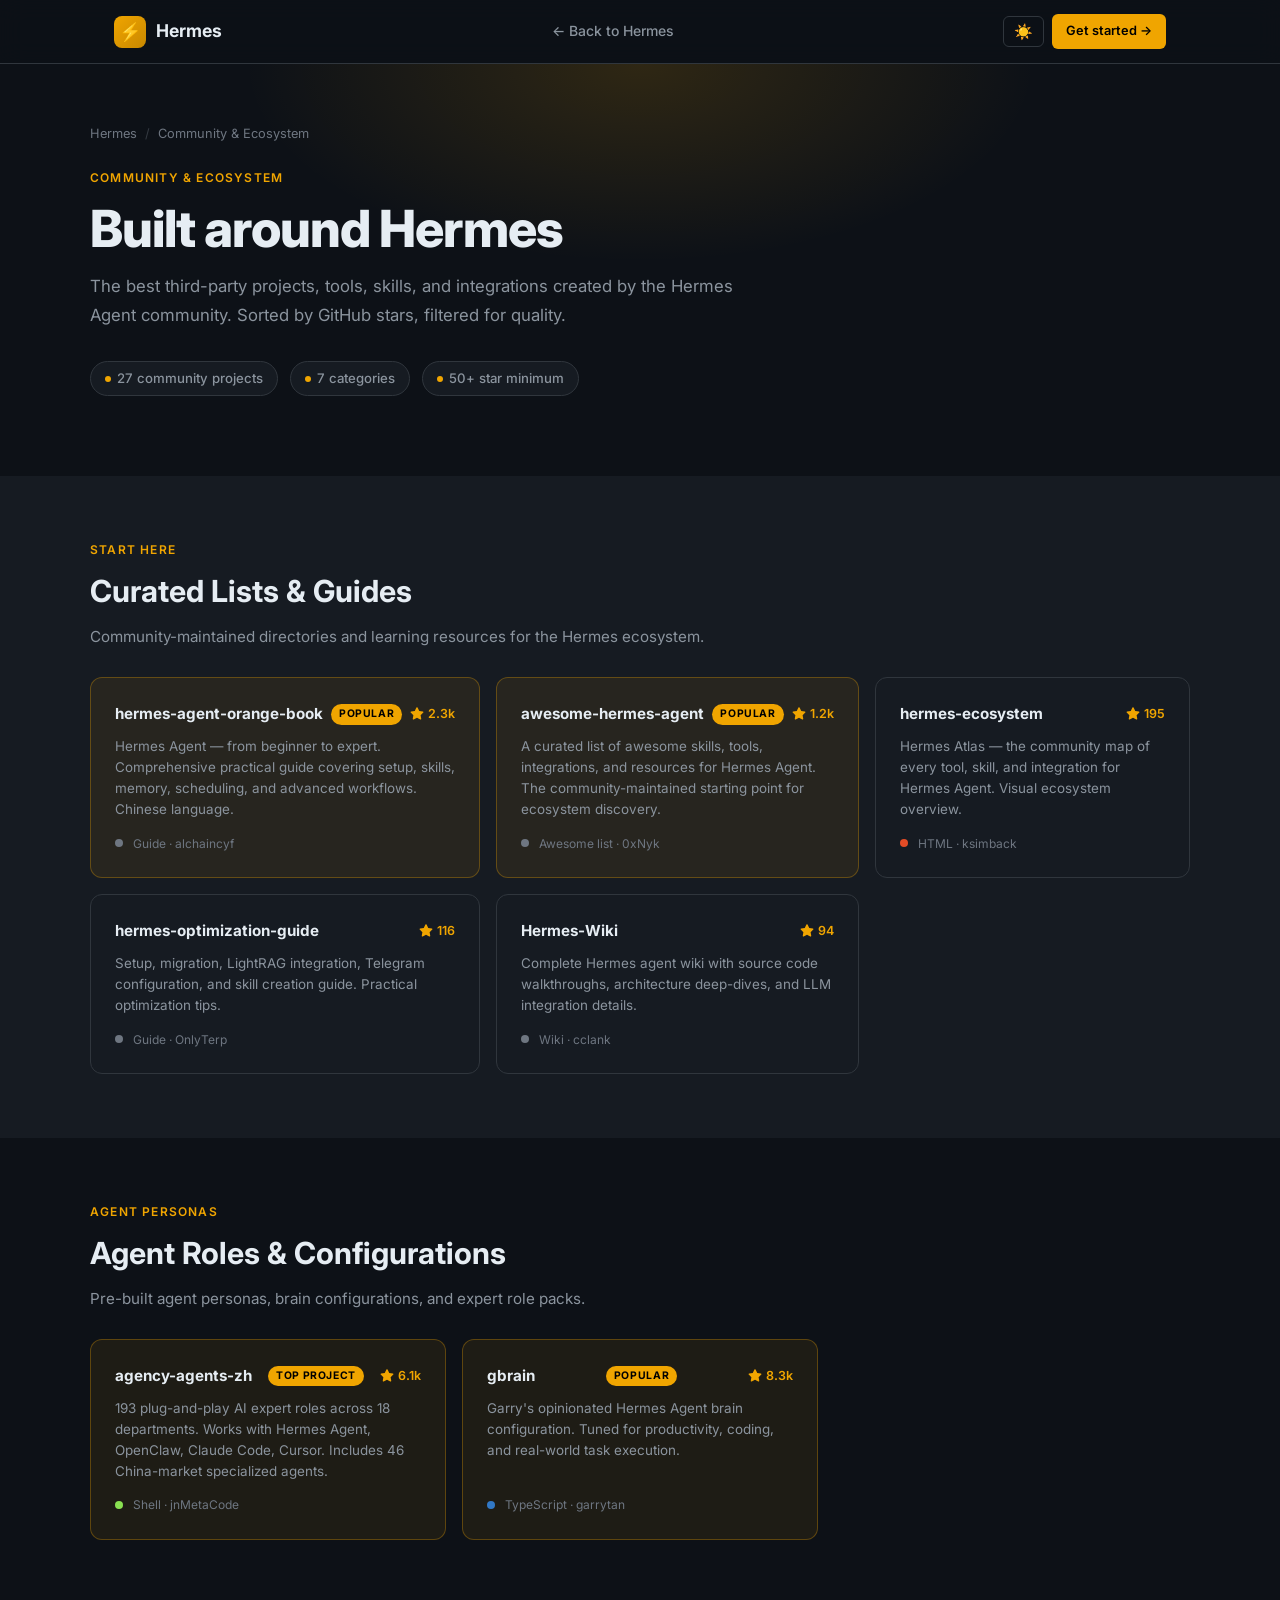
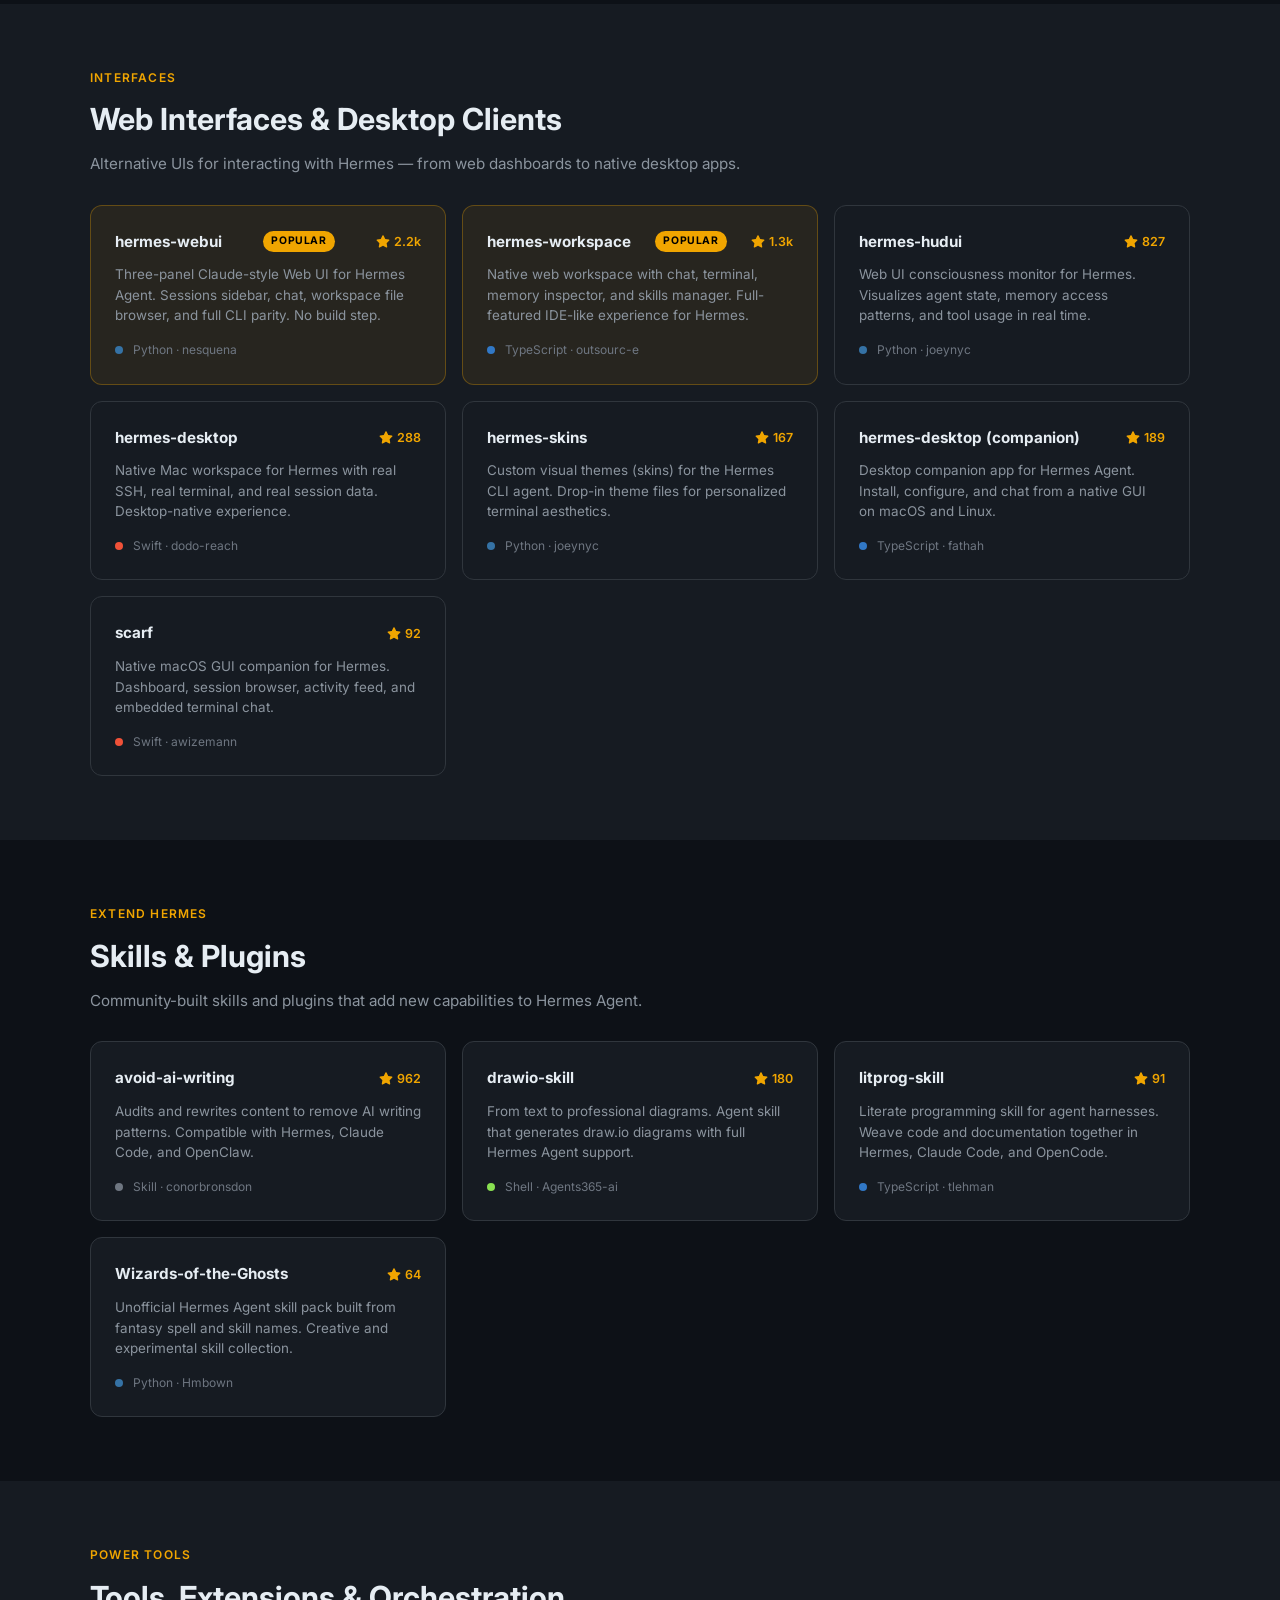
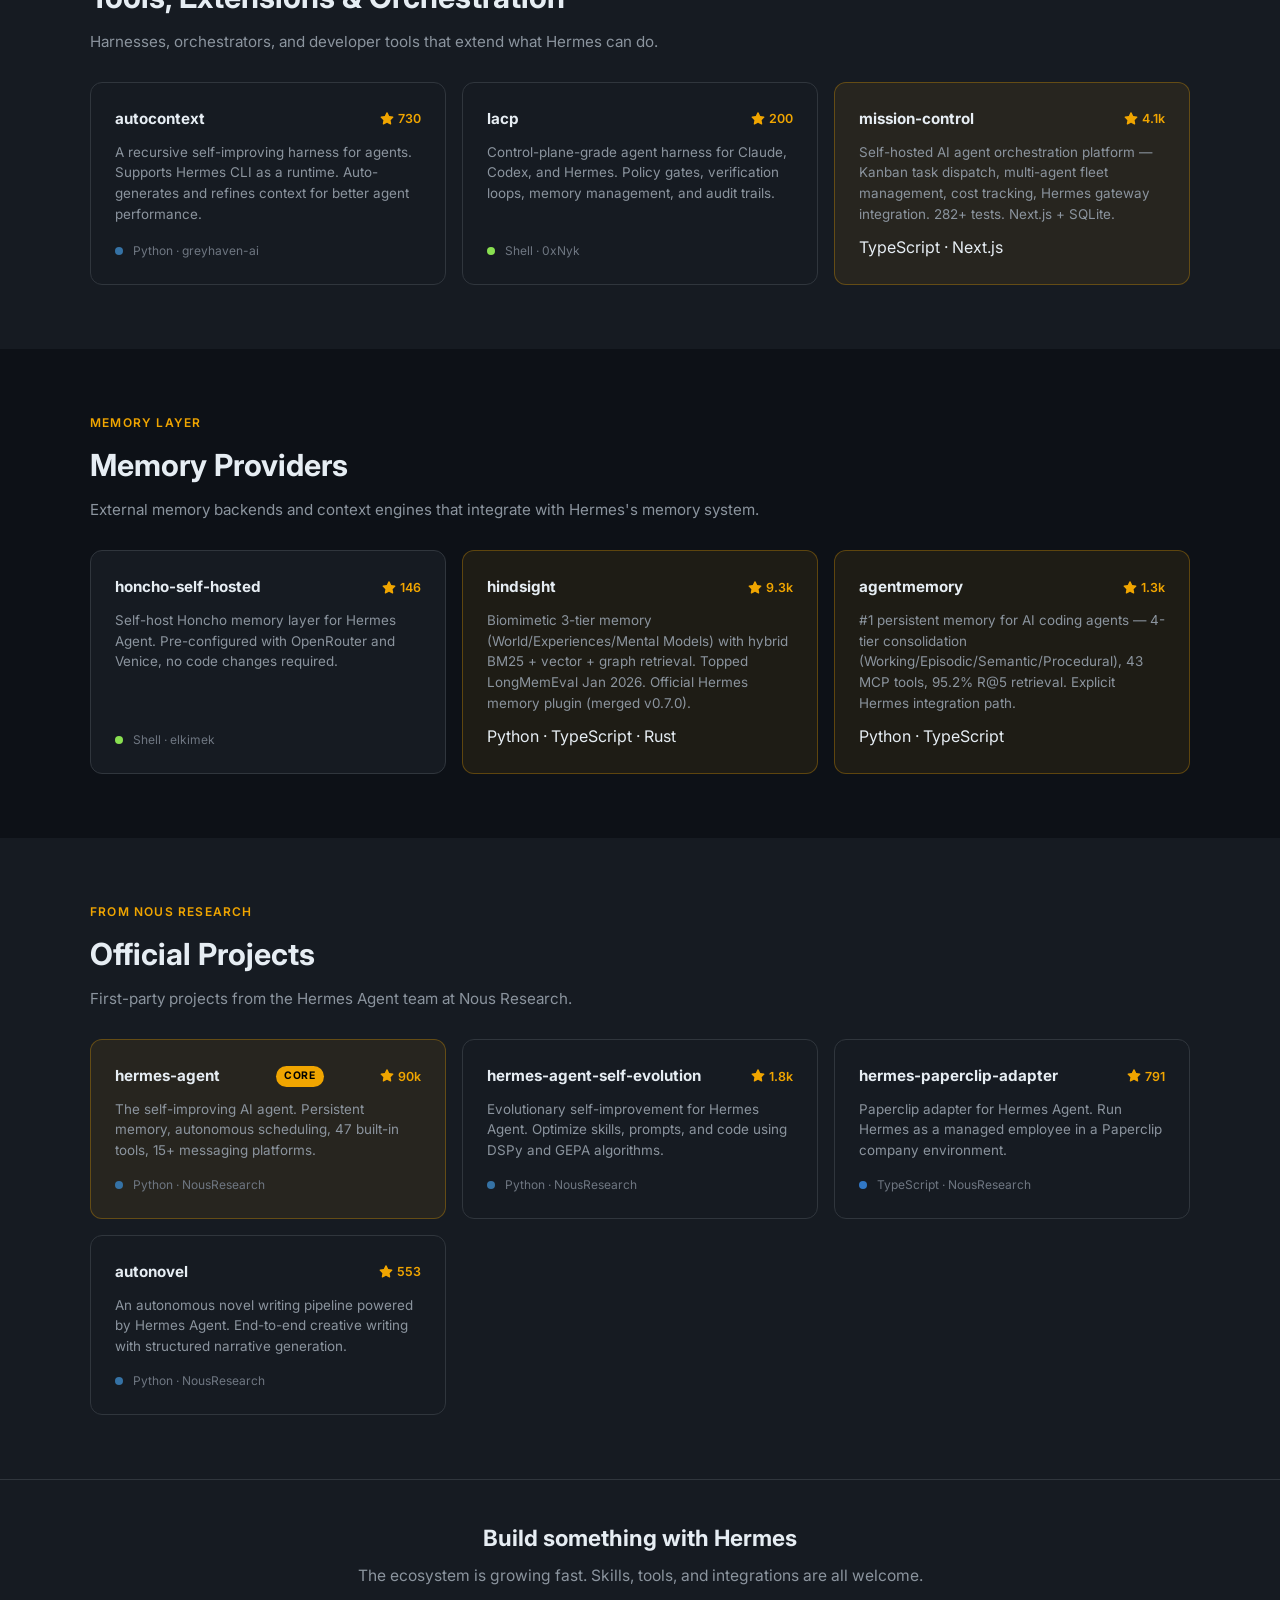
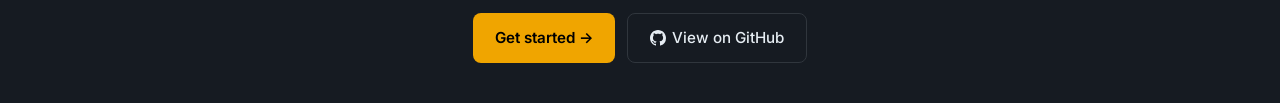
==== commit 9939d6bc: "docs: update star counts — hermes-agent 77k→90k, webui 1.8k→2.2k, gbrain 7.4k→8.3k, hindsight 9.1k→9" ====
--- a/community/index.html
+++ b/community/index.html
@@ -1,6 +1,16 @@
 <!DOCTYPE html>
 <html lang="en" data-theme="dark">
 <head>
+  <script>
+    // Canonical URL: strip trailing index.html so links always show the clean path
+    (function(){
+      var p = window.location.pathname;
+      if (p.endsWith('/index.html')) {
+        var clean = p.slice(0, p.length - 'index.html'.length);
+        window.history.replaceState(null, '', clean + window.location.search + window.location.hash);
+      }
+    })();
+  </script>
   <meta charset="UTF-8" />
   <meta name="viewport" content="width=device-width, initial-scale=1.0" />
   <title>Hermes Ecosystem — Community Projects &amp; Tools</title>
@@ -77,6 +87,16 @@
     .nav-back:hover{color:var(--text-primary);background:var(--bg-tertiary)}
     .btn-theme{background:none;border:1px solid var(--border);color:var(--text-secondary);cursor:pointer;padding:7px 10px;border-radius:6px;font-size:15px;line-height:1;transition:border-color 0.15s,color 0.15s,background 0.15s}
     .btn-theme:hover{border-color:var(--border-hover);color:var(--text-primary);background:var(--bg-tertiary)}
+    .hamburger{display:none;flex-direction:column;gap:5px;cursor:pointer;padding:6px;border:1px solid var(--border);border-radius:6px;background:none;transition:border-color 0.15s;flex-shrink:0}
+    .hamburger:hover{border-color:var(--border-hover)}
+    .hamburger span{display:block;width:20px;height:2px;background:var(--text-secondary);border-radius:2px;transition:transform 0.2s,opacity 0.2s}
+    .hamburger.open span:nth-child(1){transform:translateY(7px) rotate(45deg)}
+    .hamburger.open span:nth-child(2){opacity:0}
+    .hamburger.open span:nth-child(3){transform:translateY(-7px) rotate(-45deg)}
+    #community-mobile-menu{display:none;position:fixed;top:var(--nav-height);left:0;right:0;background:var(--bg-secondary);border-bottom:1px solid var(--border);padding:16px 24px;z-index:999;flex-direction:column;gap:4px}
+    #community-mobile-menu.open{display:flex}
+    #community-mobile-menu a{color:var(--text-secondary);font-size:0.95rem;font-weight:500;padding:10px 12px;border-radius:6px;transition:color 0.15s,background 0.15s;text-decoration:none}
+    #community-mobile-menu a:hover{color:var(--text-primary);background:var(--bg-tertiary)}
     .btn-cta{background:var(--accent);color:#000;font-size:0.8rem;font-weight:600;padding:7px 14px;border-radius:6px;border:none;cursor:pointer;text-decoration:none;display:inline-block;transition:background 0.15s,transform 0.1s;white-space:nowrap}
     .btn-cta:hover{background:var(--accent-dim);color:#000;transform:translateY(-1px)}
 
@@ -152,6 +172,7 @@
       .project-grid{grid-template-columns:1fr}
       .nav-back span{display:none}
       .btn-cta{display:none}
+      .hamburger{display:flex}
       .nav-inner{gap:8px}
       .hero{padding:48px 16px 36px}
       .section{padding:48px 16px}
@@ -171,8 +192,24 @@
       <button class="btn-theme" id="theme-toggle" aria-label="Toggle theme">🌙</button>
       <a href="https://hermes-agent.nousresearch.com/docs/getting-started/installation" class="btn-cta" target="_blank" rel="noopener">Get started &rarr;</a>
     </div>
+    <button class="hamburger" id="community-hamburger" aria-label="Open menu">
+      <span></span><span></span><span></span>
+    </button>
   </div>
 </nav>
+
+<div id="community-mobile-menu">
+  <a href="../index.html">⚡ Hermes Home</a>
+  <a href="../index.html#why">Why Hermes</a>
+  <a href="../index.html#features">Features</a>
+  <a href="../index.html#compare">Compare</a>
+  <a href="../index.html#install">Install</a>
+  <a href="../index.html#resources">Resources</a>
+  <a href="../eli5/" style="color:var(--accent)">🧠 ELI5 — What is Hermes?</a>
+  <a href="../models/" style="color:var(--accent)">🤖 Best Models 2026</a>
+  <a href="../index.html#resources" style="color:var(--accent)">🌎 Community &amp; Ecosystem</a>
+  <a href="https://hermes-agent.nousresearch.com/docs/getting-started/installation" target="_blank" rel="noopener" style="color:var(--accent);margin-top:4px">Get started →</a>
+</div>
 
 <main>
   <div class="hero">
@@ -207,7 +244,7 @@
           <div class="project-header">
             <div class="project-name">hermes-agent-orange-book</div>
             <span class="featured-badge">Popular</span>
-            <span class="project-stars"><svg viewBox="0 0 16 16"><path d="M8 .25a.75.75 0 0 1 .673.418l1.882 3.815 4.21.612a.75.75 0 0 1 .416 1.279l-3.046 2.97.719 4.192a.75.75 0 0 1-1.088.791L8 12.347l-3.766 1.98a.75.75 0 0 1-1.088-.79l.72-4.194L.818 6.374a.75.75 0 0 1 .416-1.28l4.21-.611L7.327.668A.75.75 0 0 1 8 .25z"/></svg>1.9k</span>
+            <span class="project-stars"><svg viewBox="0 0 16 16"><path d="M8 .25a.75.75 0 0 1 .673.418l1.882 3.815 4.21.612a.75.75 0 0 1 .416 1.279l-3.046 2.97.719 4.192a.75.75 0 0 1-1.088.791L8 12.347l-3.766 1.98a.75.75 0 0 1-1.088-.79l.72-4.194L.818 6.374a.75.75 0 0 1 .416-1.28l4.21-.611L7.327.668A.75.75 0 0 1 8 .25z"/></svg>2.3k</span>
           </div>
           <div class="project-desc">Hermes Agent &mdash; from beginner to expert. Comprehensive practical guide covering setup, skills, memory, scheduling, and advanced workflows. Chinese language.</div>
           <div class="project-meta"><span class="lang-dot lang-docs"></span> Guide &middot; alchaincyf</div>
@@ -217,7 +254,7 @@
           <div class="project-header">
             <div class="project-name">awesome-hermes-agent</div>
             <span class="featured-badge">Popular</span>
-            <span class="project-stars"><svg viewBox="0 0 16 16"><path d="M8 .25a.75.75 0 0 1 .673.418l1.882 3.815 4.21.612a.75.75 0 0 1 .416 1.279l-3.046 2.97.719 4.192a.75.75 0 0 1-1.088.791L8 12.347l-3.766 1.98a.75.75 0 0 1-1.088-.79l.72-4.194L.818 6.374a.75.75 0 0 1 .416-1.28l4.21-.611L7.327.668A.75.75 0 0 1 8 .25z"/></svg>1.1k</span>
+            <span class="project-stars"><svg viewBox="0 0 16 16"><path d="M8 .25a.75.75 0 0 1 .673.418l1.882 3.815 4.21.612a.75.75 0 0 1 .416 1.279l-3.046 2.97.719 4.192a.75.75 0 0 1-1.088.791L8 12.347l-3.766 1.98a.75.75 0 0 1-1.088-.79l.72-4.194L.818 6.374a.75.75 0 0 1 .416-1.28l4.21-.611L7.327.668A.75.75 0 0 1 8 .25z"/></svg>1.2k</span>
           </div>
           <div class="project-desc">A curated list of awesome skills, tools, integrations, and resources for Hermes Agent. The community-maintained starting point for ecosystem discovery.</div>
           <div class="project-meta"><span class="lang-dot lang-docs"></span> Awesome list &middot; 0xNyk</div>
@@ -226,7 +263,7 @@
         <a href="https://github.com/ksimback/hermes-ecosystem" target="_blank" rel="noopener" class="project-card">
           <div class="project-header">
             <div class="project-name">hermes-ecosystem</div>
-            <span class="project-stars"><svg viewBox="0 0 16 16"><path d="M8 .25a.75.75 0 0 1 .673.418l1.882 3.815 4.21.612a.75.75 0 0 1 .416 1.279l-3.046 2.97.719 4.192a.75.75 0 0 1-1.088.791L8 12.347l-3.766 1.98a.75.75 0 0 1-1.088-.79l.72-4.194L.818 6.374a.75.75 0 0 1 .416-1.28l4.21-.611L7.327.668A.75.75 0 0 1 8 .25z"/></svg>180</span>
+            <span class="project-stars"><svg viewBox="0 0 16 16"><path d="M8 .25a.75.75 0 0 1 .673.418l1.882 3.815 4.21.612a.75.75 0 0 1 .416 1.279l-3.046 2.97.719 4.192a.75.75 0 0 1-1.088.791L8 12.347l-3.766 1.98a.75.75 0 0 1-1.088-.79l.72-4.194L.818 6.374a.75.75 0 0 1 .416-1.28l4.21-.611L7.327.668A.75.75 0 0 1 8 .25z"/></svg>195</span>
           </div>
           <div class="project-desc">Hermes Atlas &mdash; the community map of every tool, skill, and integration for Hermes Agent. Visual ecosystem overview.</div>
           <div class="project-meta"><span class="lang-dot lang-html"></span> HTML &middot; ksimback</div>
@@ -235,7 +272,7 @@
         <a href="https://github.com/OnlyTerp/hermes-optimization-guide" target="_blank" rel="noopener" class="project-card">
           <div class="project-header">
             <div class="project-name">hermes-optimization-guide</div>
-            <span class="project-stars"><svg viewBox="0 0 16 16"><path d="M8 .25a.75.75 0 0 1 .673.418l1.882 3.815 4.21.612a.75.75 0 0 1 .416 1.279l-3.046 2.97.719 4.192a.75.75 0 0 1-1.088.791L8 12.347l-3.766 1.98a.75.75 0 0 1-1.088-.79l.72-4.194L.818 6.374a.75.75 0 0 1 .416-1.28l4.21-.611L7.327.668A.75.75 0 0 1 8 .25z"/></svg>97</span>
+            <span class="project-stars"><svg viewBox="0 0 16 16"><path d="M8 .25a.75.75 0 0 1 .673.418l1.882 3.815 4.21.612a.75.75 0 0 1 .416 1.279l-3.046 2.97.719 4.192a.75.75 0 0 1-1.088.791L8 12.347l-3.766 1.98a.75.75 0 0 1-1.088-.79l.72-4.194L.818 6.374a.75.75 0 0 1 .416-1.28l4.21-.611L7.327.668A.75.75 0 0 1 8 .25z"/></svg>116</span>
           </div>
           <div class="project-desc">Setup, migration, LightRAG integration, Telegram configuration, and skill creation guide. Practical optimization tips.</div>
           <div class="project-meta"><span class="lang-dot lang-docs"></span> Guide &middot; OnlyTerp</div>
@@ -244,7 +281,7 @@
         <a href="https://github.com/cclank/Hermes-Wiki" target="_blank" rel="noopener" class="project-card">
           <div class="project-header">
             <div class="project-name">Hermes-Wiki</div>
-            <span class="project-stars"><svg viewBox="0 0 16 16"><path d="M8 .25a.75.75 0 0 1 .673.418l1.882 3.815 4.21.612a.75.75 0 0 1 .416 1.279l-3.046 2.97.719 4.192a.75.75 0 0 1-1.088.791L8 12.347l-3.766 1.98a.75.75 0 0 1-1.088-.79l.72-4.194L.818 6.374a.75.75 0 0 1 .416-1.28l4.21-.611L7.327.668A.75.75 0 0 1 8 .25z"/></svg>78</span>
+            <span class="project-stars"><svg viewBox="0 0 16 16"><path d="M8 .25a.75.75 0 0 1 .673.418l1.882 3.815 4.21.612a.75.75 0 0 1 .416 1.279l-3.046 2.97.719 4.192a.75.75 0 0 1-1.088.791L8 12.347l-3.766 1.98a.75.75 0 0 1-1.088-.79l.72-4.194L.818 6.374a.75.75 0 0 1 .416-1.28l4.21-.611L7.327.668A.75.75 0 0 1 8 .25z"/></svg>94</span>
           </div>
           <div class="project-desc">Complete Hermes agent wiki with source code walkthroughs, architecture deep-dives, and LLM integration details.</div>
           <div class="project-meta"><span class="lang-dot lang-docs"></span> Wiki &middot; cclank</div>
@@ -266,7 +303,7 @@
           <div class="project-header">
             <div class="project-name">agency-agents-zh</div>
             <span class="featured-badge">Top project</span>
-            <span class="project-stars"><svg viewBox="0 0 16 16"><path d="M8 .25a.75.75 0 0 1 .673.418l1.882 3.815 4.21.612a.75.75 0 0 1 .416 1.279l-3.046 2.97.719 4.192a.75.75 0 0 1-1.088.791L8 12.347l-3.766 1.98a.75.75 0 0 1-1.088-.79l.72-4.194L.818 6.374a.75.75 0 0 1 .416-1.28l4.21-.611L7.327.668A.75.75 0 0 1 8 .25z"/></svg>5.8k</span>
+            <span class="project-stars"><svg viewBox="0 0 16 16"><path d="M8 .25a.75.75 0 0 1 .673.418l1.882 3.815 4.21.612a.75.75 0 0 1 .416 1.279l-3.046 2.97.719 4.192a.75.75 0 0 1-1.088.791L8 12.347l-3.766 1.98a.75.75 0 0 1-1.088-.79l.72-4.194L.818 6.374a.75.75 0 0 1 .416-1.28l4.21-.611L7.327.668A.75.75 0 0 1 8 .25z"/></svg>6.1k</span>
           </div>
           <div class="project-desc">193 plug-and-play AI expert roles across 18 departments. Works with Hermes Agent, OpenClaw, Claude Code, Cursor. Includes 46 China-market specialized agents.</div>
           <div class="project-meta"><span class="lang-dot lang-shell"></span> Shell &middot; jnMetaCode</div>
@@ -276,7 +313,7 @@
           <div class="project-header">
             <div class="project-name">gbrain</div>
             <span class="featured-badge">Popular</span>
-            <span class="project-stars"><svg viewBox="0 0 16 16"><path d="M8 .25a.75.75 0 0 1 .673.418l1.882 3.815 4.21.612a.75.75 0 0 1 .416 1.279l-3.046 2.97.719 4.192a.75.75 0 0 1-1.088.791L8 12.347l-3.766 1.98a.75.75 0 0 1-1.088-.79l.72-4.194L.818 6.374a.75.75 0 0 1 .416-1.28l4.21-.611L7.327.668A.75.75 0 0 1 8 .25z"/></svg>4.8k</span>
+            <span class="project-stars"><svg viewBox="0 0 16 16"><path d="M8 .25a.75.75 0 0 1 .673.418l1.882 3.815 4.21.612a.75.75 0 0 1 .416 1.279l-3.046 2.97.719 4.192a.75.75 0 0 1-1.088.791L8 12.347l-3.766 1.98a.75.75 0 0 1-1.088-.79l.72-4.194L.818 6.374a.75.75 0 0 1 .416-1.28l4.21-.611L7.327.668A.75.75 0 0 1 8 .25z"/></svg>8.3k</span>
           </div>
           <div class="project-desc">Garry's opinionated Hermes Agent brain configuration. Tuned for productivity, coding, and real-world task execution.</div>
           <div class="project-meta"><span class="lang-dot lang-ts"></span> TypeScript &middot; garrytan</div>
@@ -297,10 +334,10 @@
         <a href="https://github.com/nesquena/hermes-webui" target="_blank" rel="noopener" class="project-card featured">
           <div class="project-header">
             <div class="project-name">hermes-webui</div>
-            <span class="featured-badge">Official</span>
-            <span class="project-stars"><svg viewBox="0 0 16 16"><path d="M8 .25a.75.75 0 0 1 .673.418l1.882 3.815 4.21.612a.75.75 0 0 1 .416 1.279l-3.046 2.97.719 4.192a.75.75 0 0 1-1.088.791L8 12.347l-3.766 1.98a.75.75 0 0 1-1.088-.79l.72-4.194L.818 6.374a.75.75 0 0 1 .416-1.28l4.21-.611L7.327.668A.75.75 0 0 1 8 .25z"/></svg>1.3k</span>
-          </div>
-          <div class="project-desc">The official Web UI for Hermes Agent. Three-panel Claude-style layout with sessions, chat, workspace file browser, and full CLI parity.</div>
+            <span class="featured-badge">Popular</span>
+            <span class="project-stars"><svg viewBox="0 0 16 16"><path d="M8 .25a.75.75 0 0 1 .673.418l1.882 3.815 4.21.612a.75.75 0 0 1 .416 1.279l-3.046 2.97.719 4.192a.75.75 0 0 1-1.088.791L8 12.347l-3.766 1.98a.75.75 0 0 1-1.088-.79l.72-4.194L.818 6.374a.75.75 0 0 1 .416-1.28l4.21-.611L7.327.668A.75.75 0 0 1 8 .25z"/></svg>2.2k</span>
+          </div>
+          <div class="project-desc">Three-panel Claude-style Web UI for Hermes Agent. Sessions sidebar, chat, workspace file browser, and full CLI parity. No build step.</div>
           <div class="project-meta"><span class="lang-dot lang-python"></span> Python &middot; nesquena</div>
         </a>
 
@@ -308,7 +345,7 @@
           <div class="project-header">
             <div class="project-name">hermes-workspace</div>
             <span class="featured-badge">Popular</span>
-            <span class="project-stars"><svg viewBox="0 0 16 16"><path d="M8 .25a.75.75 0 0 1 .673.418l1.882 3.815 4.21.612a.75.75 0 0 1 .416 1.279l-3.046 2.97.719 4.192a.75.75 0 0 1-1.088.791L8 12.347l-3.766 1.98a.75.75 0 0 1-1.088-.79l.72-4.194L.818 6.374a.75.75 0 0 1 .416-1.28l4.21-.611L7.327.668A.75.75 0 0 1 8 .25z"/></svg>1.1k</span>
+            <span class="project-stars"><svg viewBox="0 0 16 16"><path d="M8 .25a.75.75 0 0 1 .673.418l1.882 3.815 4.21.612a.75.75 0 0 1 .416 1.279l-3.046 2.97.719 4.192a.75.75 0 0 1-1.088.791L8 12.347l-3.766 1.98a.75.75 0 0 1-1.088-.79l.72-4.194L.818 6.374a.75.75 0 0 1 .416-1.28l4.21-.611L7.327.668A.75.75 0 0 1 8 .25z"/></svg>1.3k</span>
           </div>
           <div class="project-desc">Native web workspace with chat, terminal, memory inspector, and skills manager. Full-featured IDE-like experience for Hermes.</div>
           <div class="project-meta"><span class="lang-dot lang-ts"></span> TypeScript &middot; outsourc-e</div>
@@ -317,7 +354,7 @@
         <a href="https://github.com/joeynyc/hermes-hudui" target="_blank" rel="noopener" class="project-card">
           <div class="project-header">
             <div class="project-name">hermes-hudui</div>
-            <span class="project-stars"><svg viewBox="0 0 16 16"><path d="M8 .25a.75.75 0 0 1 .673.418l1.882 3.815 4.21.612a.75.75 0 0 1 .416 1.279l-3.046 2.97.719 4.192a.75.75 0 0 1-1.088.791L8 12.347l-3.766 1.98a.75.75 0 0 1-1.088-.79l.72-4.194L.818 6.374a.75.75 0 0 1 .416-1.28l4.21-.611L7.327.668A.75.75 0 0 1 8 .25z"/></svg>571</span>
+            <span class="project-stars"><svg viewBox="0 0 16 16"><path d="M8 .25a.75.75 0 0 1 .673.418l1.882 3.815 4.21.612a.75.75 0 0 1 .416 1.279l-3.046 2.97.719 4.192a.75.75 0 0 1-1.088.791L8 12.347l-3.766 1.98a.75.75 0 0 1-1.088-.79l.72-4.194L.818 6.374a.75.75 0 0 1 .416-1.28l4.21-.611L7.327.668A.75.75 0 0 1 8 .25z"/></svg>827</span>
           </div>
           <div class="project-desc">Web UI consciousness monitor for Hermes. Visualizes agent state, memory access patterns, and tool usage in real time.</div>
           <div class="project-meta"><span class="lang-dot lang-python"></span> Python &middot; joeynyc</div>
@@ -326,7 +363,7 @@
         <a href="https://github.com/dodo-reach/hermes-desktop" target="_blank" rel="noopener" class="project-card">
           <div class="project-header">
             <div class="project-name">hermes-desktop</div>
-            <span class="project-stars"><svg viewBox="0 0 16 16"><path d="M8 .25a.75.75 0 0 1 .673.418l1.882 3.815 4.21.612a.75.75 0 0 1 .416 1.279l-3.046 2.97.719 4.192a.75.75 0 0 1-1.088.791L8 12.347l-3.766 1.98a.75.75 0 0 1-1.088-.79l.72-4.194L.818 6.374a.75.75 0 0 1 .416-1.28l4.21-.611L7.327.668A.75.75 0 0 1 8 .25z"/></svg>225</span>
+            <span class="project-stars"><svg viewBox="0 0 16 16"><path d="M8 .25a.75.75 0 0 1 .673.418l1.882 3.815 4.21.612a.75.75 0 0 1 .416 1.279l-3.046 2.97.719 4.192a.75.75 0 0 1-1.088.791L8 12.347l-3.766 1.98a.75.75 0 0 1-1.088-.79l.72-4.194L.818 6.374a.75.75 0 0 1 .416-1.28l4.21-.611L7.327.668A.75.75 0 0 1 8 .25z"/></svg>288</span>
           </div>
           <div class="project-desc">Native Mac workspace for Hermes with real SSH, real terminal, and real session data. Desktop-native experience.</div>
           <div class="project-meta"><span class="lang-dot lang-swift"></span> Swift &middot; dodo-reach</div>
@@ -335,7 +372,7 @@
         <a href="https://github.com/joeynyc/hermes-skins" target="_blank" rel="noopener" class="project-card">
           <div class="project-header">
             <div class="project-name">hermes-skins</div>
-            <span class="project-stars"><svg viewBox="0 0 16 16"><path d="M8 .25a.75.75 0 0 1 .673.418l1.882 3.815 4.21.612a.75.75 0 0 1 .416 1.279l-3.046 2.97.719 4.192a.75.75 0 0 1-1.088.791L8 12.347l-3.766 1.98a.75.75 0 0 1-1.088-.79l.72-4.194L.818 6.374a.75.75 0 0 1 .416-1.28l4.21-.611L7.327.668A.75.75 0 0 1 8 .25z"/></svg>152</span>
+            <span class="project-stars"><svg viewBox="0 0 16 16"><path d="M8 .25a.75.75 0 0 1 .673.418l1.882 3.815 4.21.612a.75.75 0 0 1 .416 1.279l-3.046 2.97.719 4.192a.75.75 0 0 1-1.088.791L8 12.347l-3.766 1.98a.75.75 0 0 1-1.088-.79l.72-4.194L.818 6.374a.75.75 0 0 1 .416-1.28l4.21-.611L7.327.668A.75.75 0 0 1 8 .25z"/></svg>167</span>
           </div>
           <div class="project-desc">Custom visual themes (skins) for the Hermes CLI agent. Drop-in theme files for personalized terminal aesthetics.</div>
           <div class="project-meta"><span class="lang-dot lang-python"></span> Python &middot; joeynyc</div>
@@ -344,7 +381,7 @@
         <a href="https://github.com/fathah/hermes-desktop" target="_blank" rel="noopener" class="project-card">
           <div class="project-header">
             <div class="project-name">hermes-desktop (companion)</div>
-            <span class="project-stars"><svg viewBox="0 0 16 16"><path d="M8 .25a.75.75 0 0 1 .673.418l1.882 3.815 4.21.612a.75.75 0 0 1 .416 1.279l-3.046 2.97.719 4.192a.75.75 0 0 1-1.088.791L8 12.347l-3.766 1.98a.75.75 0 0 1-1.088-.79l.72-4.194L.818 6.374a.75.75 0 0 1 .416-1.28l4.21-.611L7.327.668A.75.75 0 0 1 8 .25z"/></svg>144</span>
+            <span class="project-stars"><svg viewBox="0 0 16 16"><path d="M8 .25a.75.75 0 0 1 .673.418l1.882 3.815 4.21.612a.75.75 0 0 1 .416 1.279l-3.046 2.97.719 4.192a.75.75 0 0 1-1.088.791L8 12.347l-3.766 1.98a.75.75 0 0 1-1.088-.79l.72-4.194L.818 6.374a.75.75 0 0 1 .416-1.28l4.21-.611L7.327.668A.75.75 0 0 1 8 .25z"/></svg>189</span>
           </div>
           <div class="project-desc">Desktop companion app for Hermes Agent. Install, configure, and chat from a native GUI on macOS and Linux.</div>
           <div class="project-meta"><span class="lang-dot lang-ts"></span> TypeScript &middot; fathah</div>
@@ -374,7 +411,7 @@
         <a href="https://github.com/conorbronsdon/avoid-ai-writing" target="_blank" rel="noopener" class="project-card">
           <div class="project-header">
             <div class="project-name">avoid-ai-writing</div>
-            <span class="project-stars"><svg viewBox="0 0 16 16"><path d="M8 .25a.75.75 0 0 1 .673.418l1.882 3.815 4.21.612a.75.75 0 0 1 .416 1.279l-3.046 2.97.719 4.192a.75.75 0 0 1-1.088.791L8 12.347l-3.766 1.98a.75.75 0 0 1-1.088-.79l.72-4.194L.818 6.374a.75.75 0 0 1 .416-1.28l4.21-.611L7.327.668A.75.75 0 0 1 8 .25z"/></svg>896</span>
+            <span class="project-stars"><svg viewBox="0 0 16 16"><path d="M8 .25a.75.75 0 0 1 .673.418l1.882 3.815 4.21.612a.75.75 0 0 1 .416 1.279l-3.046 2.97.719 4.192a.75.75 0 0 1-1.088.791L8 12.347l-3.766 1.98a.75.75 0 0 1-1.088-.79l.72-4.194L.818 6.374a.75.75 0 0 1 .416-1.28l4.21-.611L7.327.668A.75.75 0 0 1 8 .25z"/></svg>962</span>
           </div>
           <div class="project-desc">Audits and rewrites content to remove AI writing patterns. Compatible with Hermes, Claude Code, and OpenClaw.</div>
           <div class="project-meta"><span class="lang-dot lang-docs"></span> Skill &middot; conorbronsdon</div>
@@ -383,7 +420,7 @@
         <a href="https://github.com/Agents365-ai/drawio-skill" target="_blank" rel="noopener" class="project-card">
           <div class="project-header">
             <div class="project-name">drawio-skill</div>
-            <span class="project-stars"><svg viewBox="0 0 16 16"><path d="M8 .25a.75.75 0 0 1 .673.418l1.882 3.815 4.21.612a.75.75 0 0 1 .416 1.279l-3.046 2.97.719 4.192a.75.75 0 0 1-1.088.791L8 12.347l-3.766 1.98a.75.75 0 0 1-1.088-.79l.72-4.194L.818 6.374a.75.75 0 0 1 .416-1.28l4.21-.611L7.327.668A.75.75 0 0 1 8 .25z"/></svg>160</span>
+            <span class="project-stars"><svg viewBox="0 0 16 16"><path d="M8 .25a.75.75 0 0 1 .673.418l1.882 3.815 4.21.612a.75.75 0 0 1 .416 1.279l-3.046 2.97.719 4.192a.75.75 0 0 1-1.088.791L8 12.347l-3.766 1.98a.75.75 0 0 1-1.088-.79l.72-4.194L.818 6.374a.75.75 0 0 1 .416-1.28l4.21-.611L7.327.668A.75.75 0 0 1 8 .25z"/></svg>180</span>
           </div>
           <div class="project-desc">From text to professional diagrams. Agent skill that generates draw.io diagrams with full Hermes Agent support.</div>
           <div class="project-meta"><span class="lang-dot lang-shell"></span> Shell &middot; Agents365-ai</div>
@@ -392,7 +429,7 @@
         <a href="https://github.com/tlehman/litprog-skill" target="_blank" rel="noopener" class="project-card">
           <div class="project-header">
             <div class="project-name">litprog-skill</div>
-            <span class="project-stars"><svg viewBox="0 0 16 16"><path d="M8 .25a.75.75 0 0 1 .673.418l1.882 3.815 4.21.612a.75.75 0 0 1 .416 1.279l-3.046 2.97.719 4.192a.75.75 0 0 1-1.088.791L8 12.347l-3.766 1.98a.75.75 0 0 1-1.088-.79l.72-4.194L.818 6.374a.75.75 0 0 1 .416-1.28l4.21-.611L7.327.668A.75.75 0 0 1 8 .25z"/></svg>88</span>
+            <span class="project-stars"><svg viewBox="0 0 16 16"><path d="M8 .25a.75.75 0 0 1 .673.418l1.882 3.815 4.21.612a.75.75 0 0 1 .416 1.279l-3.046 2.97.719 4.192a.75.75 0 0 1-1.088.791L8 12.347l-3.766 1.98a.75.75 0 0 1-1.088-.79l.72-4.194L.818 6.374a.75.75 0 0 1 .416-1.28l4.21-.611L7.327.668A.75.75 0 0 1 8 .25z"/></svg>91</span>
           </div>
           <div class="project-desc">Literate programming skill for agent harnesses. Weave code and documentation together in Hermes, Claude Code, and OpenCode.</div>
           <div class="project-meta"><span class="lang-dot lang-ts"></span> TypeScript &middot; tlehman</div>
@@ -401,7 +438,7 @@
         <a href="https://github.com/Hmbown/Wizards-of-the-Ghosts" target="_blank" rel="noopener" class="project-card">
           <div class="project-header">
             <div class="project-name">Wizards-of-the-Ghosts</div>
-            <span class="project-stars"><svg viewBox="0 0 16 16"><path d="M8 .25a.75.75 0 0 1 .673.418l1.882 3.815 4.21.612a.75.75 0 0 1 .416 1.279l-3.046 2.97.719 4.192a.75.75 0 0 1-1.088.791L8 12.347l-3.766 1.98a.75.75 0 0 1-1.088-.79l.72-4.194L.818 6.374a.75.75 0 0 1 .416-1.28l4.21-.611L7.327.668A.75.75 0 0 1 8 .25z"/></svg>60</span>
+            <span class="project-stars"><svg viewBox="0 0 16 16"><path d="M8 .25a.75.75 0 0 1 .673.418l1.882 3.815 4.21.612a.75.75 0 0 1 .416 1.279l-3.046 2.97.719 4.192a.75.75 0 0 1-1.088.791L8 12.347l-3.766 1.98a.75.75 0 0 1-1.088-.79l.72-4.194L.818 6.374a.75.75 0 0 1 .416-1.28l4.21-.611L7.327.668A.75.75 0 0 1 8 .25z"/></svg>64</span>
           </div>
           <div class="project-desc">Unofficial Hermes Agent skill pack built from fantasy spell and skill names. Creative and experimental skill collection.</div>
           <div class="project-meta"><span class="lang-dot lang-python"></span> Python &middot; Hmbown</div>
@@ -422,29 +459,30 @@
         <a href="https://github.com/greyhaven-ai/autocontext" target="_blank" rel="noopener" class="project-card">
           <div class="project-header">
             <div class="project-name">autocontext</div>
-            <span class="project-stars"><svg viewBox="0 0 16 16"><path d="M8 .25a.75.75 0 0 1 .673.418l1.882 3.815 4.21.612a.75.75 0 0 1 .416 1.279l-3.046 2.97.719 4.192a.75.75 0 0 1-1.088.791L8 12.347l-3.766 1.98a.75.75 0 0 1-1.088-.79l.72-4.194L.818 6.374a.75.75 0 0 1 .416-1.28l4.21-.611L7.327.668A.75.75 0 0 1 8 .25z"/></svg>726</span>
+            <span class="project-stars"><svg viewBox="0 0 16 16"><path d="M8 .25a.75.75 0 0 1 .673.418l1.882 3.815 4.21.612a.75.75 0 0 1 .416 1.279l-3.046 2.97.719 4.192a.75.75 0 0 1-1.088.791L8 12.347l-3.766 1.98a.75.75 0 0 1-1.088-.79l.72-4.194L.818 6.374a.75.75 0 0 1 .416-1.28l4.21-.611L7.327.668A.75.75 0 0 1 8 .25z"/></svg>730</span>
           </div>
           <div class="project-desc">A recursive self-improving harness for agents. Supports Hermes CLI as a runtime. Auto-generates and refines context for better agent performance.</div>
           <div class="project-meta"><span class="lang-dot lang-python"></span> Python &middot; greyhaven-ai</div>
         </a>
 
-        <a href="https://github.com/swarmclawai/swarmclaw" target="_blank" rel="noopener" class="project-card">
-          <div class="project-header">
-            <div class="project-name">swarmclaw</div>
-            <span class="project-stars"><svg viewBox="0 0 16 16"><path d="M8 .25a.75.75 0 0 1 .673.418l1.882 3.815 4.21.612a.75.75 0 0 1 .416 1.279l-3.046 2.97.719 4.192a.75.75 0 0 1-1.088.791L8 12.347l-3.766 1.98a.75.75 0 0 1-1.088-.79l.72-4.194L.818 6.374a.75.75 0 0 1 .416-1.28l4.21-.611L7.327.668A.75.75 0 0 1 8 .25z"/></svg>313</span>
-          </div>
-          <div class="project-desc">Build and run autonomous multi-agent swarms with OpenClaw and Hermes. Orchestration, delegation, memory sharing, skills, schedules, and chat connectors.</div>
-          <div class="project-meta"><span class="lang-dot lang-ts"></span> TypeScript &middot; swarmclawai</div>
-        </a>
 
         <a href="https://github.com/0xNyk/lacp" target="_blank" rel="noopener" class="project-card">
           <div class="project-header">
             <div class="project-name">lacp</div>
-            <span class="project-stars"><svg viewBox="0 0 16 16"><path d="M8 .25a.75.75 0 0 1 .673.418l1.882 3.815 4.21.612a.75.75 0 0 1 .416 1.279l-3.046 2.97.719 4.192a.75.75 0 0 1-1.088.791L8 12.347l-3.766 1.98a.75.75 0 0 1-1.088-.79l.72-4.194L.818 6.374a.75.75 0 0 1 .416-1.28l4.21-.611L7.327.668A.75.75 0 0 1 8 .25z"/></svg>187</span>
+            <span class="project-stars"><svg viewBox="0 0 16 16"><path d="M8 .25a.75.75 0 0 1 .673.418l1.882 3.815 4.21.612a.75.75 0 0 1 .416 1.279l-3.046 2.97.719 4.192a.75.75 0 0 1-1.088.791L8 12.347l-3.766 1.98a.75.75 0 0 1-1.088-.79l.72-4.194L.818 6.374a.75.75 0 0 1 .416-1.28l4.21-.611L7.327.668A.75.75 0 0 1 8 .25z"/></svg>200</span>
           </div>
           <div class="project-desc">Control-plane-grade agent harness for Claude, Codex, and Hermes. Policy gates, verification loops, memory management, and audit trails.</div>
           <div class="project-meta"><span class="lang-dot lang-shell"></span> Shell &middot; 0xNyk</div>
         </a>
+        <a href="https://github.com/builderz-labs/mission-control" target="_blank" rel="noopener" class="project-card featured">
+          <div class="project-header">
+            <div class="project-name">mission-control</div>
+            <span class="project-stars"><svg viewBox="0 0 16 16"><path d="M8 .25a.75.75 0 0 1 .673.418l1.882 3.815 4.21.612a.75.75 0 0 1 .416 1.279l-3.046 2.97.719 4.192a.75.75 0 0 1-1.088.791L8 12.347l-3.766 1.98a.75.75 0 0 1-1.088-.79l.72-4.194L.818 6.374a.75.75 0 0 1 .416-1.28l4.21-.611L7.327.668A.75.75 0 0 1 8 .25z"/></svg>4.1k</span>
+          </div>
+          <div class="project-desc">Self-hosted AI agent orchestration platform — Kanban task dispatch, multi-agent fleet management, cost tracking, Hermes gateway integration. 282+ tests. Next.js + SQLite.</div>
+          <div class="project-lang">TypeScript · Next.js</div>
+        </a>
+
 
       </div>
     </div>
@@ -461,20 +499,29 @@
         <a href="https://github.com/elkimek/honcho-self-hosted" target="_blank" rel="noopener" class="project-card">
           <div class="project-header">
             <div class="project-name">honcho-self-hosted</div>
-            <span class="project-stars"><svg viewBox="0 0 16 16"><path d="M8 .25a.75.75 0 0 1 .673.418l1.882 3.815 4.21.612a.75.75 0 0 1 .416 1.279l-3.046 2.97.719 4.192a.75.75 0 0 1-1.088.791L8 12.347l-3.766 1.98a.75.75 0 0 1-1.088-.79l.72-4.194L.818 6.374a.75.75 0 0 1 .416-1.28l4.21-.611L7.327.668A.75.75 0 0 1 8 .25z"/></svg>137</span>
+            <span class="project-stars"><svg viewBox="0 0 16 16"><path d="M8 .25a.75.75 0 0 1 .673.418l1.882 3.815 4.21.612a.75.75 0 0 1 .416 1.279l-3.046 2.97.719 4.192a.75.75 0 0 1-1.088.791L8 12.347l-3.766 1.98a.75.75 0 0 1-1.088-.79l.72-4.194L.818 6.374a.75.75 0 0 1 .416-1.28l4.21-.611L7.327.668A.75.75 0 0 1 8 .25z"/></svg>146</span>
           </div>
           <div class="project-desc">Self-host Honcho memory layer for Hermes Agent. Pre-configured with OpenRouter and Venice, no code changes required.</div>
           <div class="project-meta"><span class="lang-dot lang-shell"></span> Shell &middot; elkimek</div>
         </a>
-
-        <a href="https://github.com/yoloshii/ClawMem" target="_blank" rel="noopener" class="project-card">
-          <div class="project-header">
-            <div class="project-name">ClawMem</div>
-            <span class="project-stars"><svg viewBox="0 0 16 16"><path d="M8 .25a.75.75 0 0 1 .673.418l1.882 3.815 4.21.612a.75.75 0 0 1 .416 1.279l-3.046 2.97.719 4.192a.75.75 0 0 1-1.088.791L8 12.347l-3.766 1.98a.75.75 0 0 1-1.088-.79l.72-4.194L.818 6.374a.75.75 0 0 1 .416-1.28l4.21-.611L7.327.668A.75.75 0 0 1 8 .25z"/></svg>98</span>
-          </div>
-          <div class="project-desc">On-device context engine and memory for AI agents. Works with Claude Code, Hermes, and OpenClaw. Hooks, MCP server, and hybrid RAG.</div>
-          <div class="project-meta"><span class="lang-dot lang-ts"></span> TypeScript &middot; yoloshii</div>
-        </a>
+        <a href="https://github.com/vectorize-io/hindsight" target="_blank" rel="noopener" class="project-card featured">
+          <div class="project-header">
+            <div class="project-name">hindsight</div>
+            <span class="project-stars"><svg viewBox="0 0 16 16"><path d="M8 .25a.75.75 0 0 1 .673.418l1.882 3.815 4.21.612a.75.75 0 0 1 .416 1.279l-3.046 2.97.719 4.192a.75.75 0 0 1-1.088.791L8 12.347l-3.766 1.98a.75.75 0 0 1-1.088-.79l.72-4.194L.818 6.374a.75.75 0 0 1 .416-1.28l4.21-.611L7.327.668A.75.75 0 0 1 8 .25z"/></svg>9.3k</span>
+          </div>
+          <div class="project-desc">Biomimetic 3-tier memory (World/Experiences/Mental Models) with hybrid BM25 + vector + graph retrieval. Topped LongMemEval Jan 2026. Official Hermes memory plugin (merged v0.7.0).</div>
+          <div class="project-lang">Python · TypeScript · Rust</div>
+        </a>
+        <a href="https://github.com/rohitg00/agentmemory" target="_blank" rel="noopener" class="project-card featured">
+          <div class="project-header">
+            <div class="project-name">agentmemory</div>
+            <span class="project-stars"><svg viewBox="0 0 16 16"><path d="M8 .25a.75.75 0 0 1 .673.418l1.882 3.815 4.21.612a.75.75 0 0 1 .416 1.279l-3.046 2.97.719 4.192a.75.75 0 0 1-1.088.791L8 12.347l-3.766 1.98a.75.75 0 0 1-1.088-.79l.72-4.194L.818 6.374a.75.75 0 0 1 .416-1.28l4.21-.611L7.327.668A.75.75 0 0 1 8 .25z"/></svg>1.3k</span>
+          </div>
+          <div class="project-desc">#1 persistent memory for AI coding agents — 4-tier consolidation (Working/Episodic/Semantic/Procedural), 43 MCP tools, 95.2% R@5 retrieval. Explicit Hermes integration path.</div>
+          <div class="project-lang">Python · TypeScript</div>
+        </a>
+
+
 
       </div>
     </div>
@@ -492,7 +539,7 @@
           <div class="project-header">
             <div class="project-name">hermes-agent</div>
             <span class="featured-badge">Core</span>
-            <span class="project-stars"><svg viewBox="0 0 16 16"><path d="M8 .25a.75.75 0 0 1 .673.418l1.882 3.815 4.21.612a.75.75 0 0 1 .416 1.279l-3.046 2.97.719 4.192a.75.75 0 0 1-1.088.791L8 12.347l-3.766 1.98a.75.75 0 0 1-1.088-.79l.72-4.194L.818 6.374a.75.75 0 0 1 .416-1.28l4.21-.611L7.327.668A.75.75 0 0 1 8 .25z"/></svg>56k+</span>
+            <span class="project-stars"><svg viewBox="0 0 16 16"><path d="M8 .25a.75.75 0 0 1 .673.418l1.882 3.815 4.21.612a.75.75 0 0 1 .416 1.279l-3.046 2.97.719 4.192a.75.75 0 0 1-1.088.791L8 12.347l-3.766 1.98a.75.75 0 0 1-1.088-.79l.72-4.194L.818 6.374a.75.75 0 0 1 .416-1.28l4.21-.611L7.327.668A.75.75 0 0 1 8 .25z"/></svg>90k</span>
           </div>
           <div class="project-desc">The self-improving AI agent. Persistent memory, autonomous scheduling, 47 built-in tools, 15+ messaging platforms.</div>
           <div class="project-meta"><span class="lang-dot lang-python"></span> Python &middot; NousResearch</div>
@@ -501,7 +548,7 @@
         <a href="https://github.com/NousResearch/hermes-agent-self-evolution" target="_blank" rel="noopener" class="project-card">
           <div class="project-header">
             <div class="project-name">hermes-agent-self-evolution</div>
-            <span class="project-stars"><svg viewBox="0 0 16 16"><path d="M8 .25a.75.75 0 0 1 .673.418l1.882 3.815 4.21.612a.75.75 0 0 1 .416 1.279l-3.046 2.97.719 4.192a.75.75 0 0 1-1.088.791L8 12.347l-3.766 1.98a.75.75 0 0 1-1.088-.79l.72-4.194L.818 6.374a.75.75 0 0 1 .416-1.28l4.21-.611L7.327.668A.75.75 0 0 1 8 .25z"/></svg>893</span>
+            <span class="project-stars"><svg viewBox="0 0 16 16"><path d="M8 .25a.75.75 0 0 1 .673.418l1.882 3.815 4.21.612a.75.75 0 0 1 .416 1.279l-3.046 2.97.719 4.192a.75.75 0 0 1-1.088.791L8 12.347l-3.766 1.98a.75.75 0 0 1-1.088-.79l.72-4.194L.818 6.374a.75.75 0 0 1 .416-1.28l4.21-.611L7.327.668A.75.75 0 0 1 8 .25z"/></svg>1.8k</span>
           </div>
           <div class="project-desc">Evolutionary self-improvement for Hermes Agent. Optimize skills, prompts, and code using DSPy and GEPA algorithms.</div>
           <div class="project-meta"><span class="lang-dot lang-python"></span> Python &middot; NousResearch</div>
@@ -510,7 +557,7 @@
         <a href="https://github.com/NousResearch/hermes-paperclip-adapter" target="_blank" rel="noopener" class="project-card">
           <div class="project-header">
             <div class="project-name">hermes-paperclip-adapter</div>
-            <span class="project-stars"><svg viewBox="0 0 16 16"><path d="M8 .25a.75.75 0 0 1 .673.418l1.882 3.815 4.21.612a.75.75 0 0 1 .416 1.279l-3.046 2.97.719 4.192a.75.75 0 0 1-1.088.791L8 12.347l-3.766 1.98a.75.75 0 0 1-1.088-.79l.72-4.194L.818 6.374a.75.75 0 0 1 .416-1.28l4.21-.611L7.327.668A.75.75 0 0 1 8 .25z"/></svg>741</span>
+            <span class="project-stars"><svg viewBox="0 0 16 16"><path d="M8 .25a.75.75 0 0 1 .673.418l1.882 3.815 4.21.612a.75.75 0 0 1 .416 1.279l-3.046 2.97.719 4.192a.75.75 0 0 1-1.088.791L8 12.347l-3.766 1.98a.75.75 0 0 1-1.088-.79l.72-4.194L.818 6.374a.75.75 0 0 1 .416-1.28l4.21-.611L7.327.668A.75.75 0 0 1 8 .25z"/></svg>791</span>
           </div>
           <div class="project-desc">Paperclip adapter for Hermes Agent. Run Hermes as a managed employee in a Paperclip company environment.</div>
           <div class="project-meta"><span class="lang-dot lang-ts"></span> TypeScript &middot; NousResearch</div>
@@ -519,7 +566,7 @@
         <a href="https://github.com/NousResearch/autonovel" target="_blank" rel="noopener" class="project-card">
           <div class="project-header">
             <div class="project-name">autonovel</div>
-            <span class="project-stars"><svg viewBox="0 0 16 16"><path d="M8 .25a.75.75 0 0 1 .673.418l1.882 3.815 4.21.612a.75.75 0 0 1 .416 1.279l-3.046 2.97.719 4.192a.75.75 0 0 1-1.088.791L8 12.347l-3.766 1.98a.75.75 0 0 1-1.088-.79l.72-4.194L.818 6.374a.75.75 0 0 1 .416-1.28l4.21-.611L7.327.668A.75.75 0 0 1 8 .25z"/></svg>467</span>
+            <span class="project-stars"><svg viewBox="0 0 16 16"><path d="M8 .25a.75.75 0 0 1 .673.418l1.882 3.815 4.21.612a.75.75 0 0 1 .416 1.279l-3.046 2.97.719 4.192a.75.75 0 0 1-1.088.791L8 12.347l-3.766 1.98a.75.75 0 0 1-1.088-.79l.72-4.194L.818 6.374a.75.75 0 0 1 .416-1.28l4.21-.611L7.327.668A.75.75 0 0 1 8 .25z"/></svg>553</span>
           </div>
           <div class="project-desc">An autonomous novel writing pipeline powered by Hermes Agent. End-to-end creative writing with structured narrative generation.</div>
           <div class="project-meta"><span class="lang-dot lang-python"></span> Python &middot; NousResearch</div>
@@ -559,6 +606,24 @@
   themeToggle.addEventListener('click',function(){
     setTheme(html.getAttribute('data-theme')==='dark'?'light':'dark');
   });
+
+  // Hamburger menu
+  var chamburguer = document.getElementById('community-hamburger');
+  var cmobileMenu = document.getElementById('community-mobile-menu');
+  if(chamburguer && cmobileMenu){
+    chamburguer.addEventListener('click', function(){
+      var isOpen = cmobileMenu.classList.toggle('open');
+      chamburguer.classList.toggle('open', isOpen);
+      chamburguer.setAttribute('aria-expanded', isOpen);
+    });
+    document.addEventListener('click', function(e){
+      if(!chamburguer.contains(e.target) && !cmobileMenu.contains(e.target)){
+        cmobileMenu.classList.remove('open');
+        chamburguer.classList.remove('open');
+        chamburguer.setAttribute('aria-expanded', 'false');
+      }
+    });
+  }
 </script>
 
 </body>
